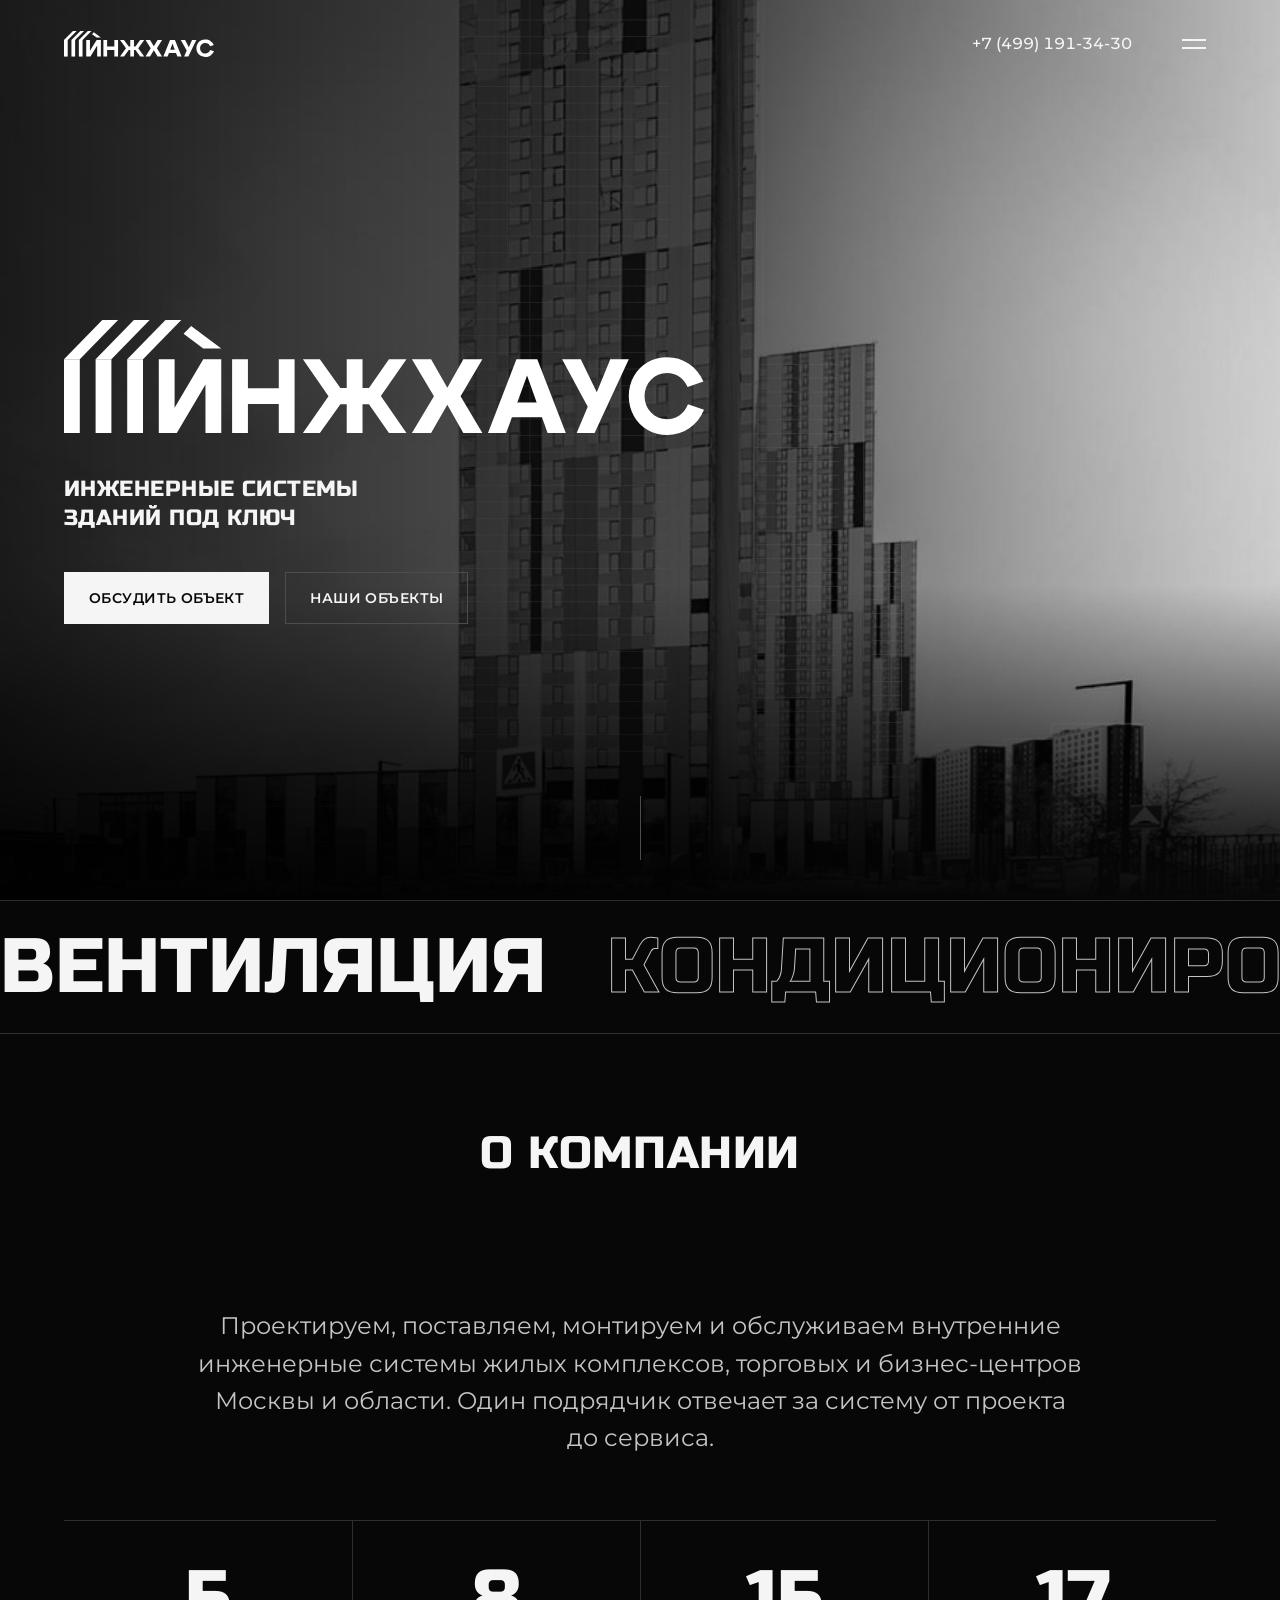
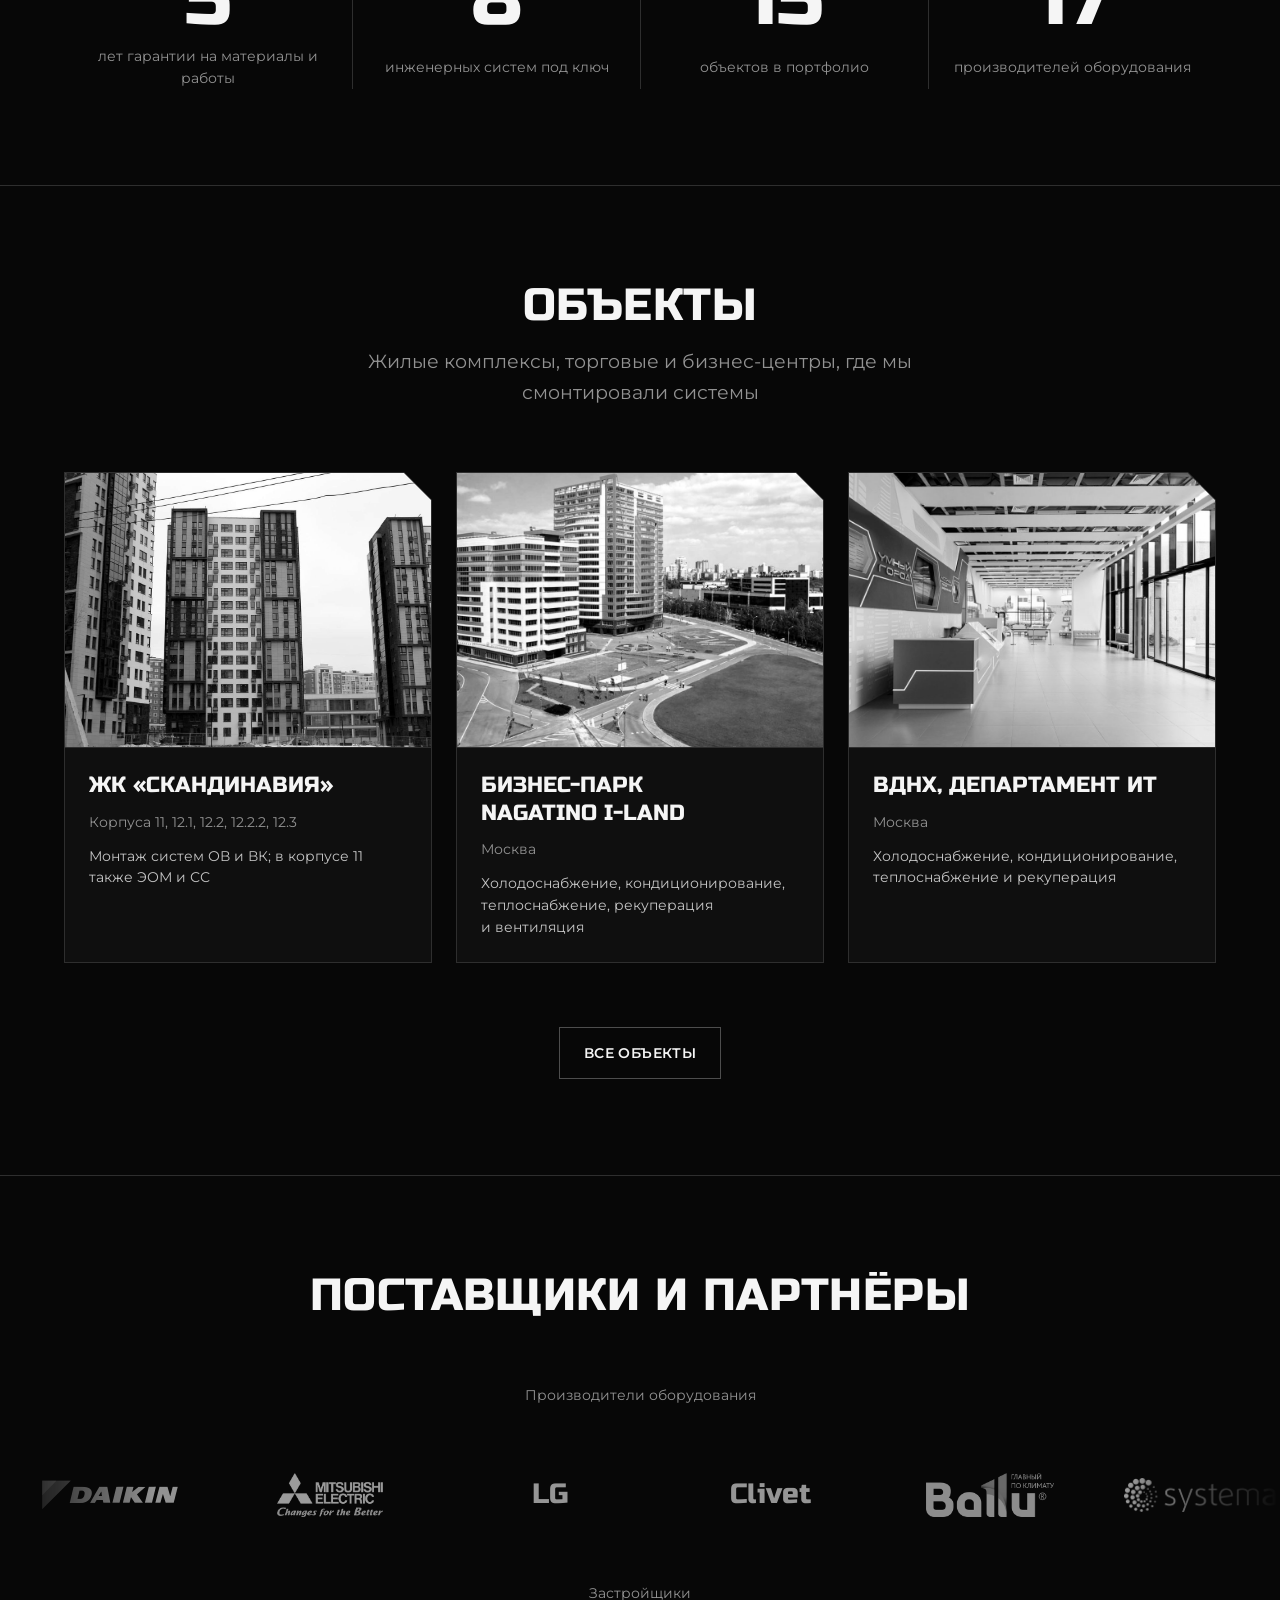
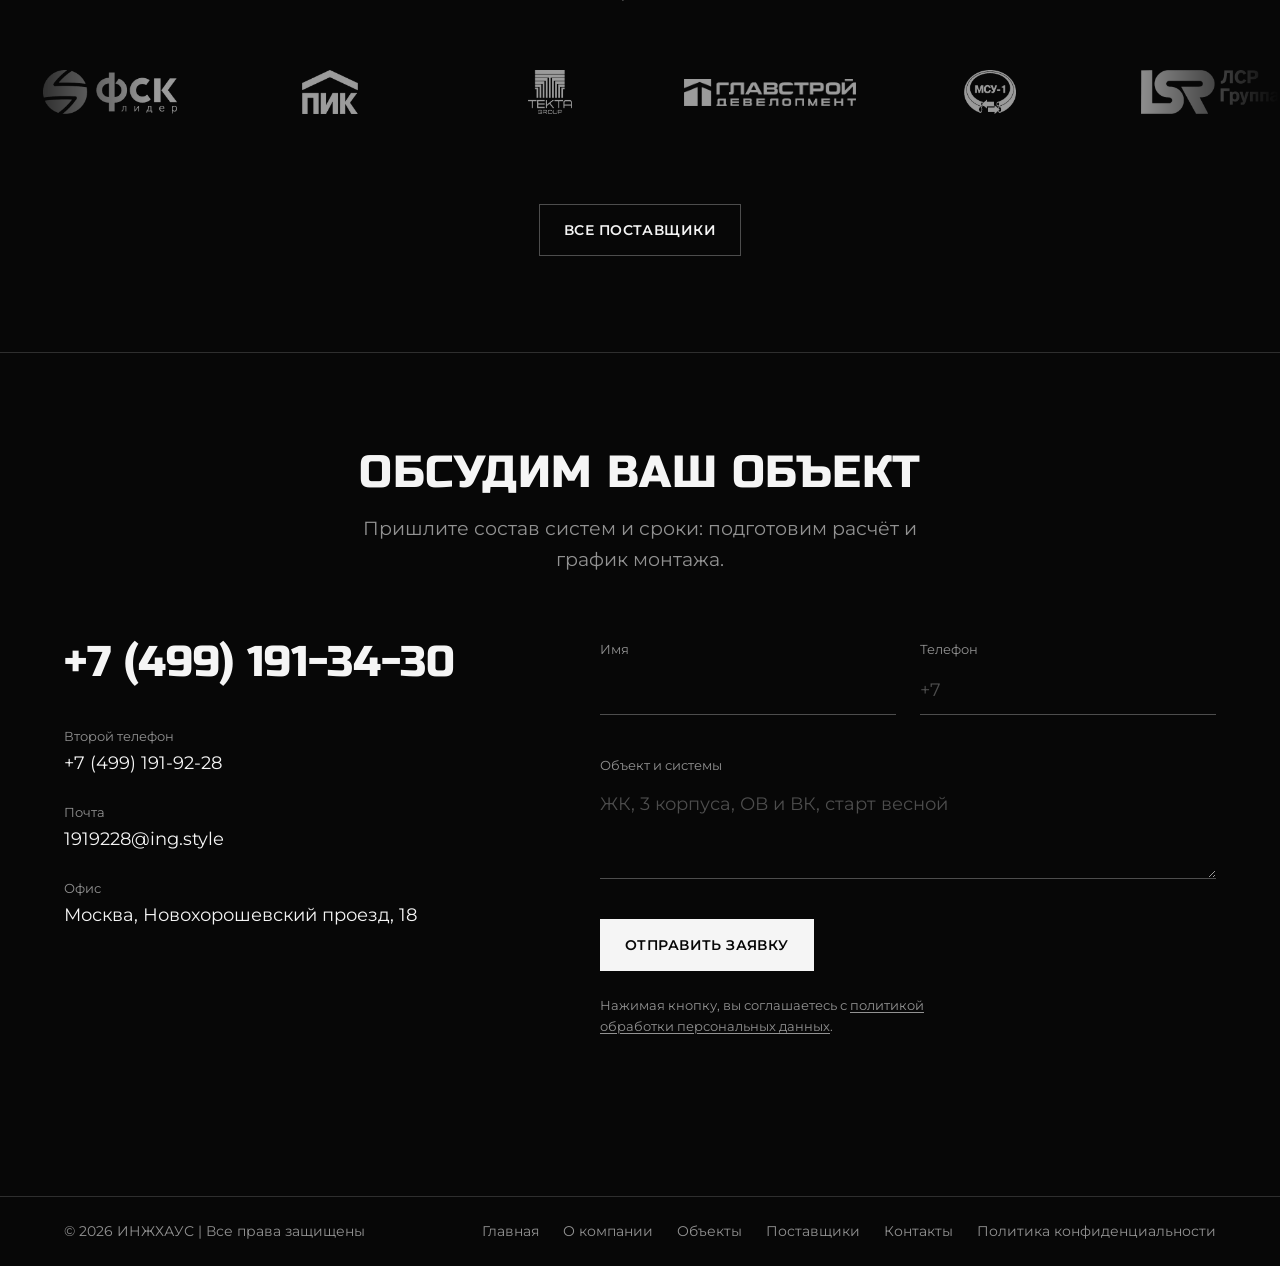
==== index.html @ 77437b9d "Сайт ИНЖХАУС Co-Authored-By: Claude Opus 5.5 <noreply@anthropic.com>" ====
<!doctype html>
<html lang="ru">
<head>
<meta charset="utf-8">
<meta name="viewport" content="width=device-width, initial-scale=1">
<title>ИНЖХАУС: инженерные системы зданий под ключ</title>
<meta name="description" content="Проектирование, поставка, монтаж и обслуживание внутренних инженерных систем жилых домов и общественных зданий в Москве и области.">
<meta property="og:title" content="ИНЖХАУС: инженерные системы зданий под ключ">
<meta property="og:description" content="Проектирование, поставка, монтаж и обслуживание внутренних инженерных систем жилых домов и общественных зданий в Москве и области.">
<meta property="og:type" content="website">
<meta name="theme-color" content="#0b0b0b">
<link rel="icon" href="assets/img/favicon.svg" type="image/svg+xml">
<script>document.documentElement.classList.add('js')</script>
<link rel="preconnect" href="https://fonts.googleapis.com">
<link rel="preconnect" href="https://fonts.gstatic.com" crossorigin>
<link href="https://fonts.googleapis.com/css2?family=Montserrat:wght@400;500;600&family=Russo+One&display=swap" rel="stylesheet">
<link rel="stylesheet" href="assets/style.css">
</head>
<body>
<a class="skip" href="#main">Перейти к содержанию</a>
<header class="head">
  <div class="container">
    <a class="brand" href="index.html" aria-label="ИНЖХАУС, на главную"><img src="assets/img/logo-white.svg" width="150" height="27" alt="ИНЖХАУС"></a>
    <div class="head__right">
      <a class="tel" href="tel:+74991913430">+7 (499) 191-34-30</a>
      <button class="burger" type="button" aria-expanded="false" aria-controls="menu" aria-label="Открыть меню"><span></span><span></span></button>
    </div>
  </div>
</header>
<div class="drawer" id="menu">
  <div class="drawer__shade"></div>
  <div class="drawer__panel" role="dialog" aria-modal="true" aria-label="Меню">
    <div class="drawer__top"><img src="assets/img/logo-white.svg" width="130" height="23" alt=""><button class="burger" type="button" aria-expanded="false" aria-label="Закрыть меню"><span></span><span></span></button></div>
    <nav aria-label="Основное меню"><ul><li><a href="index.html" aria-current="page">Главная</a></li><li><a href="about.html">О компании</a></li><li><a href="objects.html">Объекты</a></li><li><a href="suppliers.html">Поставщики</a></li><li><a href="contacts.html">Контакты</a></li></ul></nav>
    <div class="drawer__contacts">
      <a href="tel:+74991913430">+7 (499) 191-34-30</a>
      <a href="tel:+74991919228">+7 (499) 191-92-28</a>
      <a href="mailto:1919228@ing.style">1919228@ing.style</a>
      <span>Москва, Новохорошевский проезд, 18</span>
    </div>
  </div>
</div>
<main id="main">

<section class="hero" aria-labelledby="hero-t">
  <div class="hero__bg"><div class="hero__art"><img src="assets/img/objects/mayakovsky.jpg" alt="" fetchpriority="high"><svg class="hero__lines" viewBox="0 0 1093 738" preserveAspectRatio="xMidYMid slice" aria-hidden="true" focusable="false"><polyline class="ln ln--o" points="0,596 145,596 145,564 229,564 229,550 416,550" pathLength="1" style="--k:0"/><polyline class="ln ln--o" points="416,628 416,0" pathLength="1" style="--k:1"/><polyline class="ln ln--o" points="628,0 628,628" pathLength="1" style="--k:2"/><polyline class="ln ln--o" points="628,252 712,244 712,386 742,386 742,628" pathLength="1" style="--k:3"/><polyline class="ln ln--o" points="742,540 757,540 757,531 806,531 806,527 840,527 840,516 904,516 904,628" pathLength="1" style="--k:4"/><polyline class="ln ln--o" points="0,628 1093,628" pathLength="1" style="--k:5"/><line class="ln ln--f" x1="229" y1="600.0" x2="416" y2="600.0" pathLength="1" style="--k:0"/><line class="ln ln--f" x1="229" y1="575.0" x2="416" y2="575.0" pathLength="1" style="--k:1"/><line class="ln ln--f" x1="628" y1="556.7" x2="712" y2="556.7" pathLength="1" style="--k:2"/><line class="ln ln--f" x1="712" y1="554.1" x2="742" y2="554.1" pathLength="1" style="--k:3"/><line class="ln ln--f" x1="628" y1="546.8" x2="712" y2="546.8" pathLength="1" style="--k:4"/><line class="ln ln--f" x1="712" y1="544.4" x2="742" y2="544.4" pathLength="1" style="--k:5"/><line class="ln ln--f" x1="628" y1="536.9" x2="712" y2="536.9" pathLength="1" style="--k:6"/><line class="ln ln--f" x1="416" y1="535.7" x2="628" y2="535.7" pathLength="1" style="--k:7"/><line class="ln ln--f" x1="712" y1="534.7" x2="742" y2="534.7" pathLength="1" style="--k:8"/><line class="ln ln--f" x1="628" y1="527.0" x2="712" y2="527.0" pathLength="1" style="--k:9"/><line class="ln ln--f" x1="712" y1="524.9" x2="742" y2="524.9" pathLength="1" style="--k:10"/><line class="ln ln--f" x1="416" y1="523.8" x2="628" y2="523.8" pathLength="1" style="--k:11"/><line class="ln ln--f" x1="628" y1="517.1" x2="712" y2="517.1" pathLength="1" style="--k:12"/><line class="ln ln--f" x1="712" y1="515.2" x2="742" y2="515.2" pathLength="1" style="--k:13"/><line class="ln ln--f" x1="416" y1="512.0" x2="628" y2="512.0" pathLength="1" style="--k:14"/><line class="ln ln--f" x1="628" y1="507.2" x2="712" y2="507.2" pathLength="1" style="--k:15"/><line class="ln ln--f" x1="712" y1="505.5" x2="742" y2="505.5" pathLength="1" style="--k:16"/><line class="ln ln--f" x1="416" y1="500.1" x2="628" y2="500.1" pathLength="1" style="--k:17"/><line class="ln ln--f" x1="628" y1="497.3" x2="712" y2="497.3" pathLength="1" style="--k:18"/><line class="ln ln--f" x1="712" y1="495.8" x2="742" y2="495.8" pathLength="1" style="--k:19"/><line class="ln ln--f" x1="416" y1="488.3" x2="628" y2="488.3" pathLength="1" style="--k:20"/><line class="ln ln--f" x1="628" y1="487.4" x2="712" y2="487.4" pathLength="1" style="--k:21"/><line class="ln ln--f" x1="712" y1="486.0" x2="742" y2="486.0" pathLength="1" style="--k:22"/><line class="ln ln--f" x1="628" y1="477.5" x2="712" y2="477.5" pathLength="1" style="--k:23"/><line class="ln ln--f" x1="416" y1="476.4" x2="628" y2="476.4" pathLength="1" style="--k:24"/><line class="ln ln--f" x1="712" y1="476.3" x2="742" y2="476.3" pathLength="1" style="--k:25"/><line class="ln ln--f" x1="628" y1="467.6" x2="712" y2="467.6" pathLength="1" style="--k:26"/><line class="ln ln--f" x1="712" y1="466.6" x2="742" y2="466.6" pathLength="1" style="--k:27"/><line class="ln ln--f" x1="416" y1="464.6" x2="628" y2="464.6" pathLength="1" style="--k:28"/><line class="ln ln--f" x1="628" y1="457.7" x2="712" y2="457.7" pathLength="1" style="--k:29"/><line class="ln ln--f" x1="712" y1="456.9" x2="742" y2="456.9" pathLength="1" style="--k:30"/><line class="ln ln--f" x1="416" y1="452.7" x2="628" y2="452.7" pathLength="1" style="--k:31"/><line class="ln ln--f" x1="628" y1="447.8" x2="712" y2="447.8" pathLength="1" style="--k:32"/><line class="ln ln--f" x1="712" y1="447.1" x2="742" y2="447.1" pathLength="1" style="--k:33"/><line class="ln ln--f" x1="416" y1="440.9" x2="628" y2="440.9" pathLength="1" style="--k:34"/><line class="ln ln--f" x1="628" y1="437.9" x2="712" y2="437.9" pathLength="1" style="--k:35"/><line class="ln ln--f" x1="712" y1="437.4" x2="742" y2="437.4" pathLength="1" style="--k:36"/><line class="ln ln--f" x1="416" y1="429.0" x2="628" y2="429.0" pathLength="1" style="--k:37"/><line class="ln ln--f" x1="628" y1="428.0" x2="712" y2="428.0" pathLength="1" style="--k:38"/><line class="ln ln--f" x1="712" y1="427.7" x2="742" y2="427.7" pathLength="1" style="--k:39"/><line class="ln ln--f" x1="628" y1="418.1" x2="712" y2="418.1" pathLength="1" style="--k:40"/><line class="ln ln--f" x1="712" y1="418.0" x2="742" y2="418.0" pathLength="1" style="--k:41"/><line class="ln ln--f" x1="416" y1="417.2" x2="628" y2="417.2" pathLength="1" style="--k:42"/><line class="ln ln--f" x1="628" y1="408.2" x2="712" y2="408.2" pathLength="1" style="--k:43"/><line class="ln ln--f" x1="712" y1="408.2" x2="742" y2="408.2" pathLength="1" style="--k:44"/><line class="ln ln--f" x1="416" y1="405.3" x2="628" y2="405.3" pathLength="1" style="--k:45"/><line class="ln ln--f" x1="712" y1="398.5" x2="742" y2="398.5" pathLength="1" style="--k:46"/><line class="ln ln--f" x1="628" y1="398.3" x2="712" y2="398.3" pathLength="1" style="--k:47"/><line class="ln ln--f" x1="416" y1="393.5" x2="628" y2="393.5" pathLength="1" style="--k:48"/><line class="ln ln--f" x1="628" y1="388.4" x2="712" y2="388.4" pathLength="1" style="--k:49"/><line class="ln ln--f" x1="416" y1="381.6" x2="628" y2="381.6" pathLength="1" style="--k:50"/><line class="ln ln--f" x1="628" y1="378.5" x2="712" y2="378.5" pathLength="1" style="--k:51"/><line class="ln ln--f" x1="416" y1="369.8" x2="628" y2="369.8" pathLength="1" style="--k:52"/><line class="ln ln--f" x1="628" y1="368.6" x2="712" y2="368.6" pathLength="1" style="--k:53"/><line class="ln ln--f" x1="628" y1="358.7" x2="712" y2="358.7" pathLength="1" style="--k:54"/><line class="ln ln--f" x1="416" y1="357.9" x2="628" y2="357.9" pathLength="1" style="--k:55"/><line class="ln ln--f" x1="628" y1="348.8" x2="712" y2="348.8" pathLength="1" style="--k:56"/><line class="ln ln--f" x1="416" y1="346.1" x2="628" y2="346.1" pathLength="1" style="--k:57"/><line class="ln ln--f" x1="628" y1="338.9" x2="712" y2="338.9" pathLength="1" style="--k:58"/><line class="ln ln--f" x1="416" y1="334.2" x2="628" y2="334.2" pathLength="1" style="--k:59"/><line class="ln ln--f" x1="628" y1="329.0" x2="712" y2="329.0" pathLength="1" style="--k:60"/><line class="ln ln--f" x1="416" y1="322.4" x2="628" y2="322.4" pathLength="1" style="--k:61"/><line class="ln ln--f" x1="628" y1="319.1" x2="712" y2="319.1" pathLength="1" style="--k:62"/><line class="ln ln--f" x1="416" y1="310.5" x2="628" y2="310.5" pathLength="1" style="--k:63"/><line class="ln ln--f" x1="628" y1="309.2" x2="712" y2="309.2" pathLength="1" style="--k:64"/><line class="ln ln--f" x1="628" y1="299.3" x2="712" y2="299.3" pathLength="1" style="--k:65"/><line class="ln ln--f" x1="416" y1="298.7" x2="628" y2="298.7" pathLength="1" style="--k:66"/><line class="ln ln--f" x1="628" y1="289.4" x2="712" y2="289.4" pathLength="1" style="--k:67"/><line class="ln ln--f" x1="416" y1="286.8" x2="628" y2="286.8" pathLength="1" style="--k:68"/><line class="ln ln--f" x1="628" y1="279.5" x2="712" y2="279.5" pathLength="1" style="--k:69"/><line class="ln ln--f" x1="416" y1="275.0" x2="628" y2="275.0" pathLength="1" style="--k:70"/><line class="ln ln--f" x1="628" y1="269.6" x2="712" y2="269.6" pathLength="1" style="--k:71"/><line class="ln ln--f" x1="416" y1="263.1" x2="628" y2="263.1" pathLength="1" style="--k:72"/><line class="ln ln--f" x1="628" y1="259.8" x2="712" y2="259.8" pathLength="1" style="--k:73"/><line class="ln ln--f" x1="416" y1="251.3" x2="628" y2="251.3" pathLength="1" style="--k:74"/><line class="ln ln--f" x1="416" y1="239.4" x2="628" y2="239.4" pathLength="1" style="--k:75"/><line class="ln ln--f" x1="416" y1="227.6" x2="628" y2="227.6" pathLength="1" style="--k:76"/><line class="ln ln--f" x1="416" y1="215.7" x2="628" y2="215.7" pathLength="1" style="--k:77"/><line class="ln ln--f" x1="416" y1="203.9" x2="628" y2="203.9" pathLength="1" style="--k:78"/><line class="ln ln--f" x1="416" y1="192.0" x2="628" y2="192.0" pathLength="1" style="--k:79"/><line class="ln ln--f" x1="416" y1="180.2" x2="628" y2="180.2" pathLength="1" style="--k:80"/><line class="ln ln--f" x1="416" y1="168.3" x2="628" y2="168.3" pathLength="1" style="--k:81"/><line class="ln ln--f" x1="416" y1="156.5" x2="628" y2="156.5" pathLength="1" style="--k:82"/><line class="ln ln--f" x1="416" y1="144.6" x2="628" y2="144.6" pathLength="1" style="--k:83"/><line class="ln ln--f" x1="416" y1="132.8" x2="628" y2="132.8" pathLength="1" style="--k:84"/><line class="ln ln--f" x1="416" y1="120.9" x2="628" y2="120.9" pathLength="1" style="--k:85"/><line class="ln ln--f" x1="416" y1="109.1" x2="628" y2="109.1" pathLength="1" style="--k:86"/><line class="ln ln--f" x1="416" y1="97.2" x2="628" y2="97.2" pathLength="1" style="--k:87"/><line class="ln ln--f" x1="416" y1="85.4" x2="628" y2="85.4" pathLength="1" style="--k:88"/><line class="ln ln--f" x1="416" y1="73.5" x2="628" y2="73.5" pathLength="1" style="--k:89"/><line class="ln ln--f" x1="416" y1="61.7" x2="628" y2="61.7" pathLength="1" style="--k:90"/><line class="ln ln--f" x1="416" y1="49.8" x2="628" y2="49.8" pathLength="1" style="--k:91"/><line class="ln ln--f" x1="416" y1="38.0" x2="628" y2="38.0" pathLength="1" style="--k:92"/><line class="ln ln--f" x1="416" y1="26.1" x2="628" y2="26.1" pathLength="1" style="--k:93"/><line class="ln ln--f" x1="416" y1="14.2" x2="628" y2="14.2" pathLength="1" style="--k:94"/><line class="ln ln--v" x1="429" y1="0" x2="429" y2="550" pathLength="1" style="--k:0"/><line class="ln ln--v" x1="452" y1="0" x2="452" y2="550" pathLength="1" style="--k:1"/><line class="ln ln--v" x1="468" y1="0" x2="468" y2="550" pathLength="1" style="--k:2"/><line class="ln ln--v" x1="491" y1="0" x2="491" y2="550" pathLength="1" style="--k:3"/><line class="ln ln--v" x1="516" y1="0" x2="516" y2="550" pathLength="1" style="--k:4"/><line class="ln ln--v" x1="532" y1="0" x2="532" y2="550" pathLength="1" style="--k:5"/><line class="ln ln--v" x1="556" y1="0" x2="556" y2="550" pathLength="1" style="--k:6"/><line class="ln ln--v" x1="583" y1="0" x2="583" y2="550" pathLength="1" style="--k:7"/><line class="ln ln--v" x1="597" y1="0" x2="597" y2="550" pathLength="1" style="--k:8"/><line class="ln ln--v" x1="617" y1="0" x2="617" y2="550" pathLength="1" style="--k:9"/><line class="ln ln--v" x1="649" y1="252" x2="649" y2="560" pathLength="1" style="--k:10"/><line class="ln ln--v" x1="661" y1="252" x2="661" y2="560" pathLength="1" style="--k:11"/><line class="ln ln--v" x1="682" y1="252" x2="682" y2="560" pathLength="1" style="--k:12"/><line class="ln ln--v" x1="694" y1="252" x2="694" y2="560" pathLength="1" style="--k:13"/><line class="ln ln--v" x1="706" y1="252" x2="706" y2="560" pathLength="1" style="--k:14"/><line class="ln ln--v" x1="724" y1="386" x2="724" y2="560" pathLength="1" style="--k:15"/><line class="ln ln--v" x1="733" y1="386" x2="733" y2="560" pathLength="1" style="--k:16"/><line class="ln ln--v" x1="258" y1="550" x2="258" y2="628" pathLength="1" style="--k:17"/><line class="ln ln--v" x1="293" y1="550" x2="293" y2="628" pathLength="1" style="--k:18"/><line class="ln ln--v" x1="329" y1="550" x2="329" y2="628" pathLength="1" style="--k:19"/><line class="ln ln--v" x1="361" y1="550" x2="361" y2="628" pathLength="1" style="--k:20"/><line class="ln ln--v" x1="387" y1="550" x2="387" y2="628" pathLength="1" style="--k:21"/></svg></div></div>
  <div class="container hero__inner">
    <h1 id="hero-t"><img class="hero__logo" src="assets/img/logo-white.svg" width="640" height="115" alt="ИНЖХАУС"></h1>
    <p class="hero__sub rise">Инженерные системы зданий под ключ</p>
    <div class="hero__actions rise" style="--d:1">
      <a class="btn" href="#zayavka">Обсудить объект</a>
      <a class="btn btn--ghost" href="objects.html">Наши объекты</a>
    </div>
  </div>
  <span class="hero__scroll" aria-hidden="true"></span>
</section>

<div class="marquee" aria-label="Системы"><div class="marquee__track"><span>Вентиляция</span><span>Кондиционирование</span><span>Отопление</span><span>Водоснабжение</span><span>Канализация</span><span>Электрика</span><span>Слаботочные сети</span><span>Пожаротушение</span></div></div>

<section class="section" aria-labelledby="about-t">
  <div class="container about">
    <div class="sec-title"><h2 class="h2" id=about-t data-split>О компании</h2></div>
    <p class="about__text" data-reveal>Проектируем, поставляем, монтируем и обслуживаем внутренние инженерные системы жилых комплексов, торговых и бизнес-центров Москвы и области. Один подрядчик отвечает за систему от проекта до сервиса.</p>
    <ul class="stats" data-reveal><li><b data-count="5">5</b><span>лет гарантии на материалы и работы</span></li><li><b data-count="8">8</b><span>инженерных систем под ключ</span></li><li><b data-count="15">15</b><span>объектов в портфолио</span></li><li><b data-count="17">17</b><span>производителей оборудования</span></li></ul>
  </div>
</section>

<section class="section" aria-labelledby="obj-t">
  <div class="container">
    <div class="sec-title"><h2 class="h2" id=obj-t data-split>Объекты</h2><p class=lead data-reveal>Жилые комплексы, торговые и бизнес-центры, где мы смонтировали системы</p></div>
    <div class="cards"><article class="card" data-reveal style="--d:0">
  <figure class="card__img"><img src="assets/img/objects/skandinavia.jpg" alt="ЖК «Скандинавия»" loading="lazy" decoding="async"></figure>
  <div class="card__body"><h3 class="card__name">ЖК «Скандинавия»</h3><p class="card__tag">Корпуса 11, 12.1, 12.2, 12.2.2, 12.3</p><p class="card__text">Монтаж систем ОВ и ВК; в корпусе 11 также ЭОМ и СС</p></div>
</article><article class="card" data-reveal style="--d:1">
  <figure class="card__img"><img src="assets/img/objects/nagatino.jpg" alt="Бизнес-парк Nagatino i-Land" loading="lazy" decoding="async"></figure>
  <div class="card__body"><h3 class="card__name">Бизнес-парк Nagatino i-Land</h3><p class="card__tag">Москва</p><p class="card__text">Холодоснабжение, кондиционирование, теплоснабжение, рекуперация и вентиляция</p></div>
</article><article class="card" data-reveal style="--d:2">
  <figure class="card__img"><img src="assets/img/objects/vdnh-it.jpg" alt="ВДНХ, департамент ИТ" loading="lazy" decoding="async"></figure>
  <div class="card__body"><h3 class="card__name">ВДНХ, департамент ИТ</h3><p class="card__tag">Москва</p><p class="card__text">Холодоснабжение, кондиционирование, теплоснабжение и рекуперация</p></div>
</article></div>
    <div class="more" data-reveal><a class="btn btn--ghost" href="objects.html">Все объекты</a></div>
  </div>
</section>

<section class="section" aria-labelledby="sup-t">
  <div class="container"><div class="sec-title"><h2 class="h2" id=sup-t data-split>Поставщики и партнёры</h2></div></div>
  <div class="logos">
    <p class="logos__label">Производители оборудования</p>
    <div class="belt" aria-label="Производители оборудования"><div class="belt__track"><div class="belt__item"><img src="assets/img/logos/daikin.png" alt="Daikin" loading="lazy" decoding="async"></div><div class="belt__item"><img src="assets/img/logos/mitsubishi.png" alt="Mitsubishi Electric" loading="lazy" decoding="async"></div><div class="belt__item"><span class="word">LG</span></div><div class="belt__item"><span class="word">Clivet</span></div><div class="belt__item"><img src="assets/img/logos/ballu.png" alt="Ballu" loading="lazy" decoding="async"></div><div class="belt__item"><img src="assets/img/logos/systemair.png" alt="Systemair" loading="lazy" decoding="async"></div><div class="belt__item"><img src="assets/img/logos/veza.png" alt="ВЕЗА" loading="lazy" decoding="async"></div><div class="belt__item"><img src="assets/img/logos/ned.png" alt="NED" loading="lazy" decoding="async"></div><div class="belt__item"><img src="assets/img/logos/korf.png" alt="Korf" loading="lazy" decoding="async"></div><div class="belt__item"><img src="assets/img/logos/grundfos.png" alt="Grundfos" loading="lazy" decoding="async"></div><div class="belt__item"><img src="assets/img/logos/wilo.png" alt="Wilo" loading="lazy" decoding="async"></div><div class="belt__item"><img src="assets/img/logos/dab.png" alt="DAB" loading="lazy" decoding="async"></div><div class="belt__item"><img src="assets/img/logos/danfoss.png" alt="Danfoss" loading="lazy" decoding="async"></div><div class="belt__item"><img src="assets/img/logos/purmo.png" alt="Purmo" loading="lazy" decoding="async"></div><div class="belt__item"><img src="assets/img/logos/prado.png" alt="Prado" loading="lazy" decoding="async"></div><div class="belt__item"><img src="assets/img/logos/santehkomplekt.png" alt="Сантехкомплект" loading="lazy" decoding="async"></div><div class="belt__item"><img src="assets/img/logos/sanline.png" alt="Сан Лайн" loading="lazy" decoding="async"></div></div></div>
    <p class="logos__label">Застройщики</p>
    <div class="belt belt--rev" aria-label="Застройщики"><div class="belt__track"><div class="belt__item"><img src="assets/img/logos/fsk.png" alt="ФСК «Лидер»" loading="lazy" decoding="async"></div><div class="belt__item"><img src="assets/img/logos/pik.png" alt="ПИК" loading="lazy" decoding="async"></div><div class="belt__item"><img src="assets/img/logos/tekta.png" alt="Tekta Group" loading="lazy" decoding="async"></div><div class="belt__item"><img src="assets/img/logos/glavstroy.png" alt="Главстрой Девелопмент" loading="lazy" decoding="async"></div><div class="belt__item"><img src="assets/img/logos/msu1.png" alt="МСУ-1" loading="lazy" decoding="async"></div><div class="belt__item"><img src="assets/img/logos/lsr.png" alt="Группа ЛСР" loading="lazy" decoding="async"></div><div class="belt__item"><img src="assets/img/logos/a101.png" alt="А101" loading="lazy" decoding="async"></div><div class="belt__item"><img src="assets/img/logos/absolut.png" alt="Абсолют Недвижимость" loading="lazy" decoding="async"></div></div></div>
  </div>
  <div class="container more"><a class="btn btn--ghost" href="suppliers.html">Все поставщики</a></div>
</section>

<section class="section" id="zayavka" aria-labelledby="zayavka-t">
  <div class="container">
    <div class="sec-title"><h2 class="h2" id=zayavka-t data-split>Обсудим ваш объект</h2><p class=lead data-reveal>Пришлите состав систем и сроки: подготовим расчёт и график монтажа.</p></div>
    <div class="contact">
      <div data-reveal>
        <p class="contact__big"><a href="tel:+74991913430">+7 (499) 191-34-30</a></p>
        <dl class="contact__list">
          <div><dt>Второй телефон</dt><dd><a href="tel:+74991919228">+7 (499) 191-92-28</a></dd></div>
          <div><dt>Почта</dt><dd><a href="mailto:1919228@ing.style">1919228@ing.style</a></dd></div>
          <div><dt>Офис</dt><dd>Москва, Новохорошевский проезд, 18</dd></div>
        </dl>
      </div>
      <form class="form" action="send.php" method="post" data-ajax data-reveal style="--d:1">
        <div class="field"><label for="f-name">Имя</label><input id="f-name" name="name" type="text" autocomplete="name" maxlength="100"></div>
        <div class="field"><label for="f-phone">Телефон</label><input id="f-phone" name="phone" type="tel" autocomplete="tel" required minlength="7" maxlength="30" placeholder="+7"></div>
        <div class="field field--wide"><label for="f-msg">Объект и системы</label><textarea id="f-msg" name="message" maxlength="2000" placeholder="ЖК, 3 корпуса, ОВ и ВК, старт весной"></textarea></div>
        <input class="hp" type="text" name="website" tabindex="-1" autocomplete="off" aria-hidden="true">
        <div class="form__foot">
          <button class="btn" type="submit">Отправить заявку</button>
          <small>Нажимая кнопку, вы соглашаетесь с <a href="privacy.html">политикой обработки персональных данных</a>.</small>
        </div>
        <p class="form__status" role="status" aria-live="polite"></p>
      </form>
    </div>
  </div>
</section>

</main>
<footer class="foot">
  <div class="container">
    <span>© <span data-year>2026</span> ИНЖХАУС | Все права защищены</span>
    <nav aria-label="Разделы"><a href="index.html">Главная</a><a href="about.html">О компании</a><a href="objects.html">Объекты</a><a href="suppliers.html">Поставщики</a><a href="contacts.html">Контакты</a><a href="privacy.html">Политика конфиденциальности</a></nav>
  </div>
</footer>
<script src="assets/main.js" defer></script>
</body>
</html>
---- assets/style.css ----
/* Hallmark · shape: Reference Mirror (эталон заказчика domargo.com: чёрный лист, центрированные заголовки, карточки со срезанным углом) · genre: modern-minimal · theme: custom (by request: domargo) · job: hire · idea: "Тишина чёрного фона и движение: всё лишнее убрано, оживает только то, что важно" · vibe: "чёрно-белый, строгий, широкий шрифт, движение"
 * paper: oklch(13% 0 0) · accent: oklch(97% 0 0) · display: Russo One · body: Montserrat (по эталону заказчика) · hero: фото объекта на весь экран, ч/б, крупный логотип · nav: логотип, телефон, бургер со шторкой · footer: тонкая полоса · imagery: ч/б фото объектов с ing.style, белые логотипы поставщиков · signature: бегущая строка систем и бесконечные ленты логотипов
 * axes: dark/geometric-sans/neutral · posture: monochrome · contrast: pass · fold: pass · v2.0.0 */
/* Hallmark · pre-emit critique: P4 H5 E4 S4 R5 V4 · weakest: S, стиль задан эталоном; своё — фото реальных объектов и логотипы реальных поставщиков */
/* waive 1, 37: Russo One и Montserrat по эталону заказчика (Russo One: статичный шрифт без наложенных контуров, чистая обводка в бегущей строке). waive F4: белая кнопка на тёмной форме та же основная. waive F15: колонки формы и сетки карточек различаются по задаче. waive 11: приближение фото и логотипов при наведении заказчик просил («крутые анимации»), только transform */
@import url("./tokens.css");
@import url("./base.css");

body { background: var(--color-paper); color: var(--color-ink); font-weight: 400; }
::selection { background: var(--color-ink); color: var(--color-paper); }
a { color: inherit; }

/* ---------- Шапка ---------- */
.skip { position: absolute; left: var(--space-md); top: calc(-1 * var(--space-4xl)); padding: var(--space-xs) var(--space-md); background: var(--color-ink); color: var(--color-paper); z-index: var(--z-modal); }
.skip:focus-visible { top: var(--space-md); }
.head { position: fixed; inset: 0 0 auto; z-index: var(--z-sticky-nav); border-bottom: 1px solid transparent; transition: background-color var(--dur-short) var(--ease-out), border-color var(--dur-short) var(--ease-out), transform var(--dur-long) var(--ease-out); }
.head.is-solid { background: var(--color-paper); border-bottom-color: var(--color-rule); }
.head.is-hidden { transform: translateY(-100%); }
.head .container { display: flex; align-items: center; justify-content: space-between; gap: var(--space-lg); min-height: 88px; }
.brand { display: block; }
.brand img { width: 150px; height: auto; }
.head__right { display: flex; align-items: center; gap: var(--space-xl); }
.tel { font-size: var(--text-md); font-weight: 500; text-decoration: none; white-space: nowrap; font-variant-numeric: tabular-nums; transition: opacity var(--dur-short) var(--ease-out); }
.tel:hover { opacity: 0.7; }
.tel:focus-visible, .burger:focus-visible, .brand:focus-visible { outline: 2px solid var(--color-focus); outline-offset: 4px; }
.burger { position: relative; width: 44px; height: 44px; padding: 0; border: 0; background: none; color: var(--color-ink); cursor: pointer; }
.burger span { position: absolute; left: 10px; right: 10px; height: 2px; background: currentColor; transition: transform var(--dur-short) var(--ease-out); }
.burger span:first-child { top: 17px; }
.burger span:last-child { top: 25px; }
.burger:hover span:first-child { transform: translateX(-4px); }
.burger:hover span:last-child { transform: translateX(4px); }
.burger[aria-expanded="true"] span:first-child { transform: translateY(4px) rotate(45deg); }
.burger[aria-expanded="true"] span:last-child { transform: translateY(-4px) rotate(-45deg); }

/* Шторка меню */
.drawer { position: fixed; inset: 0; z-index: var(--z-modal); pointer-events: none; }
.drawer__shade { position: absolute; inset: 0; background: var(--color-shade); opacity: 0; transition: opacity var(--dur-long) var(--ease-out); }
.drawer__panel { position: absolute; top: 0; right: 0; bottom: 0; width: min(440px, 100%); display: flex; flex-direction: column; gap: var(--space-xl); padding: var(--space-lg) var(--space-xl) var(--space-xl); background: var(--color-paper); border-left: 1px solid var(--color-rule); transform: translateX(100%); transition: transform var(--dur-long) var(--ease-out); overflow-y: auto; visibility: hidden; }
.drawer.is-open { pointer-events: auto; }
.drawer.is-open .drawer__shade { opacity: 1; }
.drawer.is-open .drawer__panel { transform: none; visibility: visible; }
.drawer__top { display: flex; justify-content: space-between; align-items: center; min-height: 64px; }
.drawer__top img { width: 130px; }
.drawer nav ul { margin: 0; padding: 0; list-style: none; }
.drawer nav li { border-bottom: 1px solid var(--color-rule); overflow: hidden; }
.drawer nav a { display: block; padding: var(--space-md) 0; font-family: var(--font-display); font-size: var(--text-xl); text-transform: uppercase; text-decoration: none; transition: transform var(--dur-short) var(--ease-out); }
.drawer nav a[aria-current="page"] { opacity: 0.55; }
.drawer nav a:focus-visible { outline: 2px solid var(--color-focus); outline-offset: -2px; }
.drawer__contacts { margin-top: auto; display: grid; gap: var(--space-xs); color: var(--color-ink-2); }
.drawer__contacts a { text-decoration: none; }
.drawer__contacts a:hover { text-decoration: underline; }
.drawer nav li a { transform: translateY(110%); }
.drawer.is-open nav li a { transform: none; transition: transform var(--dur-long) var(--ease-out); transition-delay: calc(var(--i, 0) * 60ms); }
.drawer.is-open nav li a:hover { transform: translateX(8px); transition-delay: 0ms; }

/* ---------- Кнопки (как у эталона: белая и контурная) ---------- */
.btn { position: relative; display: inline-flex; align-items: center; justify-content: center; min-height: 52px; padding: 0 var(--space-lg); border: 1px solid var(--color-ink); background: var(--color-ink); color: var(--color-paper); font: 600 var(--text-sm)/1 var(--font-body); text-transform: uppercase; letter-spacing: 0.03em; text-decoration: none; white-space: nowrap; cursor: pointer; overflow: hidden; isolation: isolate; transition: color var(--dur-short) var(--ease-out), transform var(--dur-micro) var(--ease-out); }
.btn::before { content: ""; position: absolute; inset: 0; z-index: -1; background: var(--color-paper); transform: scaleX(0); transform-origin: right; transition: transform var(--dur-long) var(--ease-out); }
.btn:hover { color: var(--color-ink); }
.btn:hover::before { transform: scaleX(1); transform-origin: left; }
.btn:active { transform: translateY(1px); }
.btn:focus-visible { outline: 2px solid var(--color-focus); outline-offset: 3px; }
.btn:disabled, .btn[aria-busy="true"] { background: var(--color-paper-3); border-color: var(--color-paper-3); color: var(--color-muted); cursor: not-allowed; transform: none; }
.btn[aria-busy="true"] { cursor: progress; }
.btn--ghost { background: transparent; color: var(--color-ink); border-color: var(--color-rule-2); }
.btn--ghost::before { background: var(--color-ink); }
.btn--ghost:hover { color: var(--color-paper); border-color: var(--color-ink); }

/* ---------- Типографика ---------- */
.display, .h2 { font-family: var(--font-display); font-weight: 500; text-transform: uppercase; letter-spacing: var(--tracking-display); line-height: 1.08; }
.display { font-size: var(--text-display); }
.h2 { font-size: var(--text-section); }
.lead { font-size: var(--text-lead); line-height: 1.6; color: var(--color-ink-2); max-width: 52ch; }
.sec-title { display: grid; justify-items: center; gap: var(--space-md); text-align: center; margin-bottom: var(--space-2xl); }
.sec-title .lead { color: var(--color-muted); }
.section { padding-block: var(--section-gap-s); }
.section + .section { border-top: 1px solid var(--color-rule); }

/* Разбивка заголовков на слова для анимации (делает JS) */
.w { display: inline-block; overflow: hidden; vertical-align: top; padding-bottom: 0.08em; margin-bottom: -0.08em; }
.w > span { display: inline-block; }
.js [data-split] .w > span { transform: translateY(105%); transition: transform var(--dur-xl) var(--ease-out); transition-delay: calc(var(--i, 0) * 70ms); }
.js [data-split].is-in .w > span { transform: none; }

/* Появление при прокрутке */
.js [data-reveal] { opacity: 0; transform: translateY(32px); transition: opacity var(--dur-xl) var(--ease-out), transform var(--dur-xl) var(--ease-out); transition-delay: calc(var(--d, 0) * 90ms); }
.js [data-reveal].is-in { opacity: 1; transform: none; }

/* ---------- Первый экран ---------- */
.hero { position: relative; min-height: 100svh; display: grid; align-items: center; overflow: hidden; isolation: isolate; }
.hero__bg { position: absolute; inset: 0 0 -15%; z-index: -2; will-change: transform; }
.hero__art { position: absolute; inset: 0; }
.hero__art img, .hero__lines { position: absolute; inset: 0; width: 100%; height: 100%; }
.hero__art img { object-fit: cover; object-position: 50% 50%; filter: grayscale(1); }
.hero__lines { fill: none; stroke: var(--color-ink); stroke-linecap: square; opacity: 0.3; }
.ln { vector-effect: non-scaling-stroke; stroke-width: 1; }
.ln--o { stroke-width: 2; }
.hero::after { content: ""; position: absolute; inset: 0; z-index: -1; background: linear-gradient(90deg, var(--color-shade-2), var(--color-shade) 60%, transparent), linear-gradient(0deg, var(--color-paper), transparent 35%); }
.hero__inner { display: grid; justify-items: start; gap: var(--space-xl); padding-block: 140px var(--space-3xl); will-change: transform, opacity; }
.hero__logo { width: min(640px, 82vw); height: auto; }
.hero__sub { font-family: var(--font-display); font-weight: 400; font-size: var(--text-xl); text-transform: uppercase; line-height: 1.3; letter-spacing: 0.02em; max-width: 26ch; }
.hero__actions { display: flex; flex-wrap: wrap; gap: var(--space-md); }
.hero__scroll { position: absolute; left: 50%; bottom: var(--space-xl); width: 1px; height: 64px; background: var(--color-rule-2); overflow: hidden; }
.hero__scroll::after { content: ""; position: absolute; inset: 0; background: var(--color-ink); transform: translateY(-100%); animation: drip 2.2s var(--ease-in-out) infinite; }
@keyframes drip { 0% { transform: translateY(-100%); } 60%, 100% { transform: translateY(100%); } }

/* Здание прорисовывается линиями: контур, этажи снизу вверх, вертикали фасада; потом проявляется фото */
.js .hero__art { animation: settle 5s var(--ease-out) both; }
@keyframes settle { from { transform: scale(1.08); } to { transform: none; } }
.js .hero__art img { animation: develop 1.8s var(--ease-out) 2.3s both; }
@keyframes develop { from { opacity: 0; } to { opacity: 1; } }
.js .hero__lines { animation: dim 1.6s var(--ease-out) 2.6s both; }
@keyframes dim { from { opacity: 1; } to { opacity: 0.3; } }
.js .ln { stroke-dasharray: 1; stroke-dashoffset: 1; animation: draw 0.9s var(--ease-in-out) forwards; }
.js .ln--o { animation-duration: 1.6s; animation-delay: calc(var(--k) * 120ms); }
.js .ln--f { animation-duration: 0.5s; animation-delay: calc(500ms + var(--k) * 24ms); }
.js .ln--v { animation-duration: 1.4s; animation-delay: calc(900ms + var(--k) * 60ms); }
@keyframes draw { to { stroke-dashoffset: 0; } }
.js .hero__logo { animation: wipe 1.2s var(--ease-out) 1.4s both; }
@keyframes wipe { from { clip-path: inset(0 100% 0 0); } to { clip-path: inset(0 0 0 0); } }
.js .hero .rise { animation: rise 1.2s var(--ease-out) both; animation-delay: calc(1.9s + var(--d, 0) * 0.15s); }
@keyframes rise { from { opacity: 0; transform: translateY(24px); } to { opacity: 1; transform: none; } }

/* ---------- Бегущая строка систем ---------- */
.marquee { overflow: hidden; border-block: 1px solid var(--color-rule); padding-block: var(--space-lg); }
.marquee__track { display: flex; width: max-content; animation: run 40s linear infinite; }
.marquee__track span { flex: none; padding-right: 0.8em; font-family: var(--font-display); font-weight: 500; font-size: var(--text-marquee); line-height: 1.1; text-transform: uppercase; white-space: nowrap; }
.marquee__track span:nth-child(even) { color: transparent; -webkit-text-stroke: 1px var(--color-ink-2); }
.marquee:hover .marquee__track { animation-play-state: paused; }
@keyframes run { to { transform: translateX(-50%); } }

/* ---------- О компании, цифры ---------- */
.about { display: grid; justify-items: center; gap: var(--space-2xl); }
.about__text { font-size: clamp(1.125rem, 0.8vw + 0.9rem, 1.5rem); line-height: 1.55; text-align: center; max-width: 58ch; color: var(--color-ink-2); }
.stats { width: 100%; margin: 0; padding: 0; list-style: none; display: grid; grid-template-columns: repeat(4, minmax(0, 1fr)); border-top: 1px solid var(--color-rule); }
.stats li { display: grid; gap: var(--space-xs); padding: var(--space-xl) var(--space-lg) 0; text-align: center; }
.stats li + li { border-left: 1px solid var(--color-rule); }
.stats b { font-family: var(--font-display); font-weight: 500; font-size: var(--text-stat); line-height: 1; font-variant-numeric: tabular-nums; }
.stats span { color: var(--color-muted); font-size: var(--text-sm); }

/* ---------- Карточки объектов со срезанным углом (как у эталона) ---------- */
.cards { display: grid; grid-template-columns: repeat(3, minmax(0, 1fr)); gap: var(--gap-columns); }
.card { position: relative; display: grid; grid-template-rows: auto 1fr; gap: 1px; padding: 1px; background: var(--color-rule); clip-path: polygon(0 0, calc(100% - var(--chamfer)) 0, 100% var(--chamfer), 100% 100%, 0 100%); transition: background-color var(--dur-short) var(--ease-out), transform var(--dur-long) var(--ease-out); }
.card > * { background: var(--color-paper-2); }
.card__img { margin: 0; aspect-ratio: 4 / 3; overflow: hidden; clip-path: polygon(0 0, calc(100% - var(--chamfer) + 1px) 0, 100% calc(var(--chamfer) - 1px), 100% 100%, 0 100%); }
.card__img img { width: 100%; height: 100%; object-fit: cover; filter: grayscale(1); transform: scale(1.02); transition: transform var(--dur-xl) var(--ease-out); }
.card__body { display: grid; align-content: start; gap: var(--space-sm); padding: var(--space-lg); }
.card__tag { font-size: var(--text-sm); color: var(--color-muted); }
.card__name { font-family: var(--font-display); font-weight: 500; font-size: var(--text-title); line-height: 1.25; text-transform: uppercase; }
.card__text { color: var(--color-ink-2); font-size: var(--text-sm); line-height: 1.55; }
.card:hover { background: var(--color-ink-2); transform: translateY(-4px); }
.card:hover .card__img img { transform: scale(1.08); }
.more { display: flex; justify-content: center; margin-top: var(--space-2xl); }

/* Реестр объектов: строки-указатель, при наведении строка заливается белым */
body { font-synthesis: none; }
.index { list-style: none; margin: 0; padding: 0; counter-reset: obj; }
.obj { position: relative; isolation: isolate; display: grid; grid-template-columns: 4rem minmax(0, 1.3fr) minmax(0, 1.2fr) minmax(0, 0.7fr); gap: var(--space-lg); align-items: baseline; padding: var(--space-xl) var(--space-md); transition: color var(--dur-short) var(--ease-out); }
.obj::before { content: ""; position: absolute; inset: 0; z-index: -1; background: var(--color-ink); transform: scaleY(0); transform-origin: 50% 100%; transition: transform var(--dur-long) var(--ease-out); }
.obj::after { content: ""; position: absolute; left: 0; right: 0; top: 0; height: 1px; background: var(--color-rule-2); transform-origin: 0 50%; transition: transform 1.2s var(--ease-out) calc(var(--d, 0) * 90ms + 150ms); }
.index:not(:empty) { border-bottom: 1px solid var(--color-rule); }
.js .obj::after { transform: scaleX(0); }
.js .obj.is-in::after, .js .obj.is-enter::after { transform: none; }
.obj__n { font-family: var(--font-display); font-size: var(--text-sm); color: var(--color-muted); font-variant-numeric: tabular-nums; transition: transform var(--dur-long) var(--ease-out), color var(--dur-short); }
.obj__name { font-size: var(--text-xl); font-weight: 400; text-transform: uppercase; line-height: 1.15; transition: transform var(--dur-long) var(--ease-out); }
.obj__meta { margin-top: var(--space-xs); font-size: var(--text-sm); color: var(--color-muted); transition: color var(--dur-short); }
.obj__work { font-size: var(--text-sm); line-height: 1.55; color: var(--color-ink-2); max-width: 40ch; transition: color var(--dur-short); }
.obj__sys { display: flex; flex-wrap: wrap; justify-content: flex-end; gap: 0 var(--space-sm); font-family: var(--font-display); font-size: var(--text-sm); color: var(--color-ink-2); transition: color var(--dur-short); }
.obj:not(.is-open):hover { color: var(--color-paper); }
.obj:not(.is-open):hover::before { transform: none; transform-origin: 50% 0; }
.obj:not(.is-open):hover .obj__n { transform: translateX(var(--space-xs)); color: var(--color-paper); }
.obj:not(.is-open):hover .obj__name { transform: translateX(var(--space-sm)); }
.obj:not(.is-open):hover :is(.obj__meta, .obj__work, .obj__sys) { color: var(--color-paper-3); }

/* Фильтр: текстовые вкладки с числом, линия под активной */
.filters { display: flex; flex-wrap: wrap; justify-content: center; gap: var(--space-xl); margin: 0 0 var(--space-2xl); padding: 0; border: 0; }
.filters legend { position: absolute; width: 1px; height: 1px; overflow: hidden; clip-path: inset(50%); }
.filters input { position: absolute; opacity: 0; width: 1px; height: 1px; }
.filters label { position: relative; display: inline-flex; align-items: flex-start; min-height: 48px; padding-top: var(--space-xs); font-family: var(--font-display); font-size: var(--text-lg); text-transform: uppercase; color: var(--color-muted); cursor: pointer; transition: color var(--dur-short) var(--ease-out); }
.filters sup { margin-left: 0.3em; font-family: var(--font-body); font-size: var(--text-xs); }
.filters label::after { content: ""; position: absolute; left: 0; right: 0; bottom: 6px; height: 2px; background: var(--color-ink); transform: scaleX(0); transform-origin: 0 50%; transition: transform var(--dur-long) var(--ease-out); }
.filters label:hover, .filters input:checked + label { color: var(--color-ink); }
.filters input:checked + label::after { transform: none; }
.filters input:focus-visible + label { outline: 2px solid var(--color-focus); outline-offset: 4px; }
.obj[hidden] { display: none; }

/* Подбор по системам */
.finder { display: grid; justify-items: center; gap: var(--space-lg); margin-bottom: var(--space-2xl); }
.finder .filters { margin: 0; }
.chips { display: flex; flex-wrap: wrap; justify-content: center; gap: var(--space-xs); max-width: 64rem; margin: 0; padding: 0; border: 0; }
.js .chips { display: flex; } .chips { display: none; }
.chips legend { width: 100%; margin-bottom: var(--space-sm); text-align: center; font-size: var(--text-sm); color: var(--color-muted); }
.chips input { position: absolute; opacity: 0; width: 1px; height: 1px; }
.chips label { position: relative; overflow: hidden; isolation: isolate; display: inline-flex; align-items: center; min-height: 44px; padding: 0 var(--space-md); border: 1px solid var(--color-rule-2); font-size: var(--text-sm); font-weight: 500; cursor: pointer; transition: color var(--dur-short) var(--ease-out), border-color var(--dur-short) var(--ease-out); }
.chips label::before { content: ""; position: absolute; inset: 0; z-index: -1; background: var(--color-ink); transform: scaleX(0); transform-origin: 0 50%; transition: transform var(--dur-long) var(--ease-out); }
.chips sup { margin-left: 0.35em; font-size: var(--text-xs); color: var(--color-muted); }
.chips label:hover { border-color: var(--color-ink); }
.chips input:checked + label { color: var(--color-paper); border-color: var(--color-ink); }
.chips input:checked + label::before { transform: none; }
.chips input:checked + label sup { color: var(--color-paper-3); }
.chips input:focus-visible + label { outline: 2px solid var(--color-focus); outline-offset: 2px; }
.finder__count { display: none; font-size: var(--text-sm); color: var(--color-muted); }
.js .finder__count { display: block; }
.finder__count b { font-family: var(--font-display); font-weight: 400; color: var(--color-ink); font-variant-numeric: tabular-nums; }
.finder__empty { color: var(--color-ink-2); }
.finder__empty button { margin-left: var(--space-xs); padding: 0; border: 0; background: none; color: var(--color-ink); font: inherit; text-decoration: underline; text-underline-offset: 3px; cursor: pointer; }
.obj__sys span { transition: color var(--dur-short), box-shadow var(--dur-short); }
.obj__sys .is-hit { color: var(--color-ink); box-shadow: 0 2px 0 var(--color-ink); }
.obj:not(.is-open):hover .obj__sys .is-hit { color: var(--color-paper); box-shadow: 0 2px 0 var(--color-paper); }

/* Раскрытие строки: кнопка-название растянута на всю строку */
.obj__btn { all: unset; cursor: pointer; }
.obj__btn::after { content: ""; position: absolute; inset: 0; }
.obj__btn:focus-visible { outline: 2px solid var(--color-focus); outline-offset: 4px; }
.obj { row-gap: 0; }
.obj__more { grid-column: 2 / -1; }
.js .obj__more { display: grid; grid-template-rows: 0fr; transition: grid-template-rows var(--dur-long) var(--ease-out); }
.js .obj.is-open .obj__more { grid-template-rows: 1fr; }
.obj__in { min-height: 0; overflow: hidden; display: flex; gap: var(--space-xl); }
.js .obj__in { opacity: 0; transform: translateY(-12px); transition: opacity var(--dur-long) var(--ease-out), transform var(--dur-long) var(--ease-out); }
.js .obj.is-open .obj__in { opacity: 1; transform: none; }
.obj__in > :first-child { margin-top: var(--space-lg); }
.obj__ph { flex: 0 0 min(26rem, 45%); margin: 0; aspect-ratio: 4 / 3; overflow: hidden; }
.obj__ph img { width: 100%; height: 100%; object-fit: cover; filter: grayscale(1); }
.obj__info { position: relative; z-index: 1; display: grid; align-content: start; gap: var(--space-md); }
.obj__k { font-size: var(--text-sm); color: var(--color-muted); }
.obj__list { list-style: none; margin: 0; padding: 0; display: grid; gap: var(--space-xs); }
.obj__list li { display: grid; grid-template-columns: 3.5rem minmax(0, 1fr); font-size: var(--text-md); }
.obj__list span { font-family: var(--font-display); color: var(--color-muted); }
.obj__cta { justify-self: start; margin-top: var(--space-sm); }

.obj.is-enter { animation: rise 0.7s var(--ease-out) both; animation-delay: calc(var(--d, 0) * 50ms); }

/* ---------- Ленты логотипов ---------- */
.logos { display: grid; gap: var(--space-xl); }
.logos__label { text-align: center; color: var(--color-muted); font-size: var(--text-sm); }
.belt { overflow: hidden; -webkit-mask-image: linear-gradient(90deg, transparent, var(--color-ink) 12%, var(--color-ink) 88%, transparent); mask-image: linear-gradient(90deg, transparent, var(--color-ink) 12%, var(--color-ink) 88%, transparent); }
.belt__track { display: flex; align-items: center; width: max-content; animation: run 50s linear infinite; }
.belt--rev .belt__track { animation-direction: reverse; animation-duration: 44s; }
.belt:hover .belt__track { animation-play-state: paused; }
.belt__item { flex: none; display: grid; place-items: center; width: 220px; height: 96px; padding: 0 var(--space-lg); }
.belt__item img { max-width: 100%; max-height: 44px; width: auto; height: auto; opacity: 0.6; transition: opacity var(--dur-short) var(--ease-out); }
.belt__item:hover img, .belt__item:hover .word { opacity: 1; }
.word { font-family: var(--font-display); font-weight: 600; font-size: var(--text-2xl); opacity: 0.6; transition: opacity var(--dur-short) var(--ease-out); }

/* Сетка логотипов (страница поставщиков) */
.group + .group { margin-top: var(--space-3xl); }
.group__title { display: flex; justify-content: space-between; align-items: baseline; gap: var(--space-md); padding-bottom: var(--space-md); margin-bottom: var(--space-lg); border-bottom: 1px solid var(--color-rule); }
.group__title h2 { font-family: var(--font-display); font-weight: 500; font-size: var(--text-xl); text-transform: uppercase; }
.group__title p { color: var(--color-muted); font-size: var(--text-sm); text-align: right; }
.grid-logos { margin: 0; padding: 0; list-style: none; display: grid; grid-template-columns: repeat(5, minmax(0, 1fr)); gap: var(--gap-columns); }
.grid-logos li { display: grid; place-items: center; height: 140px; padding: var(--space-lg); background: var(--color-paper-2); clip-path: polygon(0 0, calc(100% - 20px) 0, 100% 20px, 100% 100%, 0 100%); transition: background-color var(--dur-short) var(--ease-out); }
.grid-logos li:hover { background: var(--color-paper-3); }
.grid-logos img { max-width: 100%; max-height: 56px; width: auto; height: auto; opacity: 0.8; transition: opacity var(--dur-short) var(--ease-out), transform var(--dur-long) var(--ease-out); }
.grid-logos li:hover img { opacity: 1; transform: scale(1.05); }
.grid-logos .word { opacity: 0.85; }

/* ---------- Списки строк (о компании) ---------- */
.rows { margin: 0; padding: 0; list-style: none; border-top: 1px solid var(--color-rule); }
.rows li { position: relative; display: grid; grid-template-columns: 5rem minmax(0, 1fr) minmax(0, 1fr); gap: var(--space-lg); align-items: baseline; padding: var(--space-lg) 0; border-bottom: 1px solid var(--color-rule); }
.rows li::after { content: ""; position: absolute; left: 0; right: 0; bottom: -1px; height: 1px; background: var(--color-ink); transform: scaleX(0); transform-origin: left; transition: transform var(--dur-long) var(--ease-out); }
.rows li:hover::after { transform: scaleX(1); }
.rows .n { font-family: var(--font-display); color: var(--color-muted); }
.rows b { font-family: var(--font-display); font-weight: 500; font-size: var(--text-xl); text-transform: uppercase; line-height: 1.2; }
.rows span:last-child { color: var(--color-ink-2); }

/* ---------- Заявка ---------- */
.contact { display: grid; grid-template-columns: minmax(0, 5fr) minmax(0, 7fr); gap: var(--space-3xl); align-items: start; }
.contact__big { font-family: var(--font-display); font-weight: 500; font-size: clamp(1.75rem, 2.4vw + 0.75rem, 2.75rem); line-height: 1.1; }
.contact__big a, .contact__list a { text-decoration: none; }
.contact__big a:hover, .contact__list a:hover { text-decoration: underline; text-underline-offset: 0.2em; }
.contact__list { margin: var(--space-xl) 0 0; display: grid; gap: var(--space-lg); }
.contact__list dt { font-size: var(--text-xs); color: var(--color-muted); }
.contact__list dd { margin: var(--space-2xs) 0 0; font-size: var(--text-lg); }
.form { display: grid; grid-template-columns: repeat(2, minmax(0, 1fr)); gap: var(--space-xl) var(--space-lg); }
.field { position: relative; display: grid; gap: var(--space-xs); }
.field--wide { grid-column: 1 / -1; }
.field label { font-size: var(--text-xs); color: var(--color-muted); }
.field input, .field textarea { width: 100%; min-height: 48px; padding: var(--space-xs) 0; border: 0; border-bottom: 1px solid var(--color-rule-2); border-radius: 0; background: transparent; color: var(--color-ink); font-size: var(--text-lg); transition: border-color var(--dur-short) var(--ease-out); }
.field textarea { min-height: 96px; resize: vertical; }
.field::after { content: ""; position: absolute; left: 0; right: 0; bottom: 0; height: 1px; background: var(--color-ink); transform: scaleX(0); transform-origin: left; transition: transform var(--dur-long) var(--ease-out); pointer-events: none; }
.field:focus-within::after { transform: scaleX(1); }
.field input:hover, .field textarea:hover { border-bottom-color: var(--color-ink-2); }
.field input:focus-visible, .field textarea:focus-visible { outline: 2px solid var(--color-focus); outline-offset: 4px; }
.field input[aria-invalid="true"] { border-bottom-color: var(--color-error); }
.field input::placeholder, .field textarea::placeholder { color: var(--color-rule-2); }
.hp { position: absolute; left: -9999px; }
.form__foot { grid-column: 1 / -1; display: flex; flex-wrap: wrap; align-items: center; gap: var(--space-lg); }
.form__foot small { font-size: var(--text-xs); color: var(--color-muted); max-width: 44ch; }
.form__status { grid-column: 1 / -1; min-height: 1.5em; }
.map { margin-top: var(--space-3xl); aspect-ratio: 16 / 6; border: 1px solid var(--color-rule); overflow: hidden; }
.map iframe { width: 100%; height: 100%; border: 0; display: block; filter: grayscale(1) invert(0.92) contrast(0.9); }

/* ---------- Внутренние страницы ---------- */
.page-top { padding-top: 180px; }
.prose { display: grid; gap: var(--space-md); max-width: 70ch; margin-inline: auto; color: var(--color-ink-2); }
.prose h2 { font-family: var(--font-display); font-weight: 500; font-size: var(--text-lg); text-transform: uppercase; color: var(--color-ink); margin-top: var(--space-lg); }
.fill { padding: 0 0.25em; border: 1px dashed var(--color-muted); color: var(--color-muted); }

/* ---------- Подвал: тонкая полоса, как у эталона ---------- */
.foot { border-top: 1px solid var(--color-rule); padding-block: var(--space-lg); font-size: var(--text-sm); color: var(--color-muted); }
.foot .container { display: flex; flex-wrap: wrap; justify-content: space-between; gap: var(--space-md); }
.foot nav { display: flex; flex-wrap: wrap; gap: var(--space-lg); }
.foot a { text-decoration: none; }
.foot a:hover { color: var(--color-ink); }

/* ---------- Адаптив ---------- */
@media (max-width: 64rem) {
  .cards { grid-template-columns: repeat(2, minmax(0, 1fr)); }
  .obj { grid-template-columns: 3rem minmax(0, 1fr) minmax(0, 1fr); }
  .obj__sys { grid-column: 2 / -1; justify-content: flex-start; margin-top: var(--space-sm); }
  .grid-logos { grid-template-columns: repeat(3, minmax(0, 1fr)); }
  .contact { grid-template-columns: minmax(0, 1fr); gap: var(--space-2xl); }
  .stats { grid-template-columns: repeat(2, minmax(0, 1fr)); }
  .stats li:nth-child(3) { border-left: 0; }
  .rows li { grid-template-columns: 3rem minmax(0, 1fr); }
  .rows span:last-child { grid-column: 2; }
  .map { aspect-ratio: 4 / 3; }
}
@media (max-width: 40rem) {
  .head .container { min-height: 72px; }
  .brand img { width: 120px; }
  .head .tel { display: none; }
  .cards { grid-template-columns: minmax(0, 1fr); }
  .obj { grid-template-columns: 2.25rem minmax(0, 1fr); gap: 0 var(--space-md); padding-inline: 0; }
  .obj__work { margin-top: var(--space-sm); }
  .obj > :not(.obj__n) { grid-column: 2; }
  .obj__in { flex-direction: column; gap: var(--space-md); }
  .obj__ph { flex-basis: auto; }
  .obj__name { font-size: var(--text-lg); }
  .filters { gap: var(--space-md); }
  .filters label { font-size: var(--text-md); }
  .grid-logos { grid-template-columns: repeat(2, minmax(0, 1fr)); }
  .grid-logos li { height: 110px; }
  .form { grid-template-columns: minmax(0, 1fr); }
  .stats li { padding-inline: var(--space-sm); }
  .belt__item { width: 160px; height: 80px; }
  .page-top { padding-top: 128px; }
  .drawer__panel { padding-inline: var(--space-lg); }
}
@media (prefers-reduced-motion: reduce) {
  .marquee__track, .belt__track { animation: none !important; flex-wrap: wrap; width: auto; justify-content: center; }
  .js [data-split] .w > span, .js [data-reveal], .drawer nav li a { transform: none !important; opacity: 1 !important; }
  .obj::after { transform: none; transition: none; }
  .js .hero__logo, .js .hero .rise, .js .hero__art, .js .hero__art img, .js .hero__lines, .js .ln { animation: none !important; }
  .js .ln { stroke-dashoffset: 0; }
  .hero__scroll::after { animation: none !important; transform: none; }
}
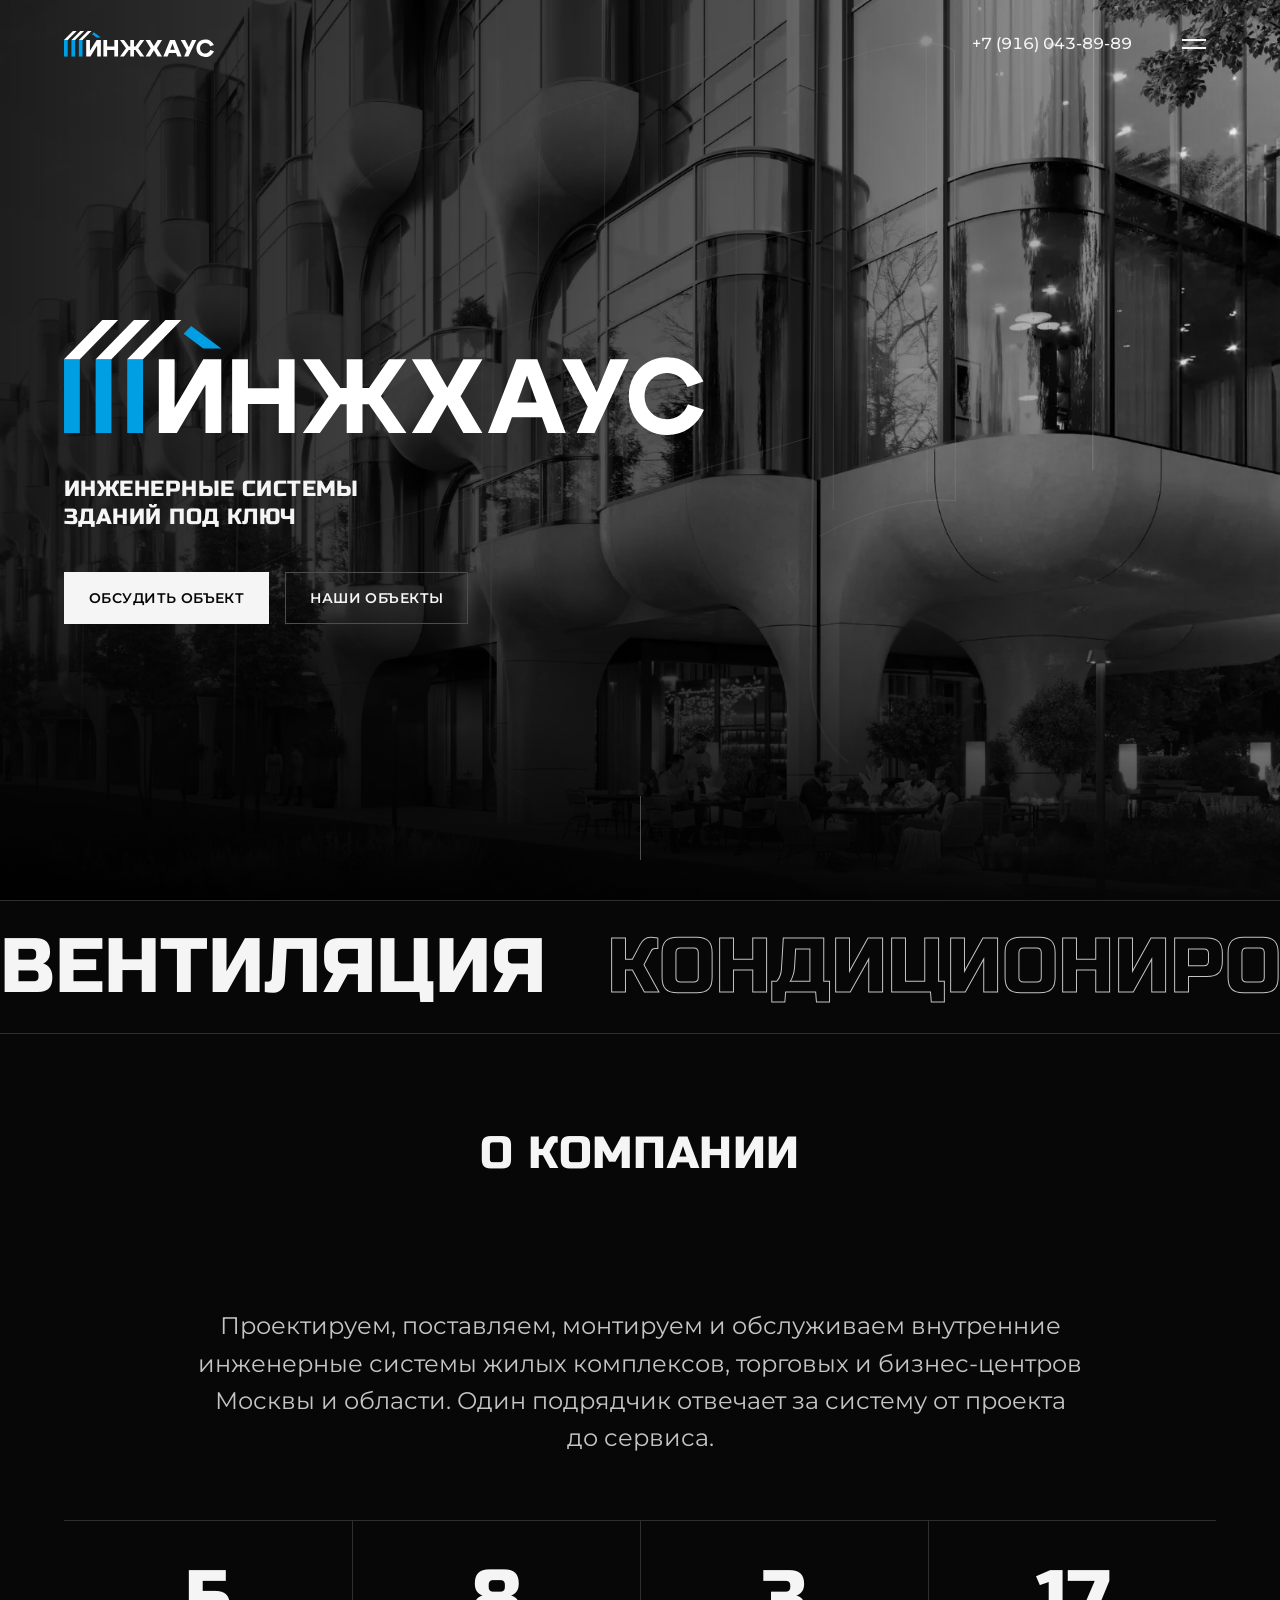
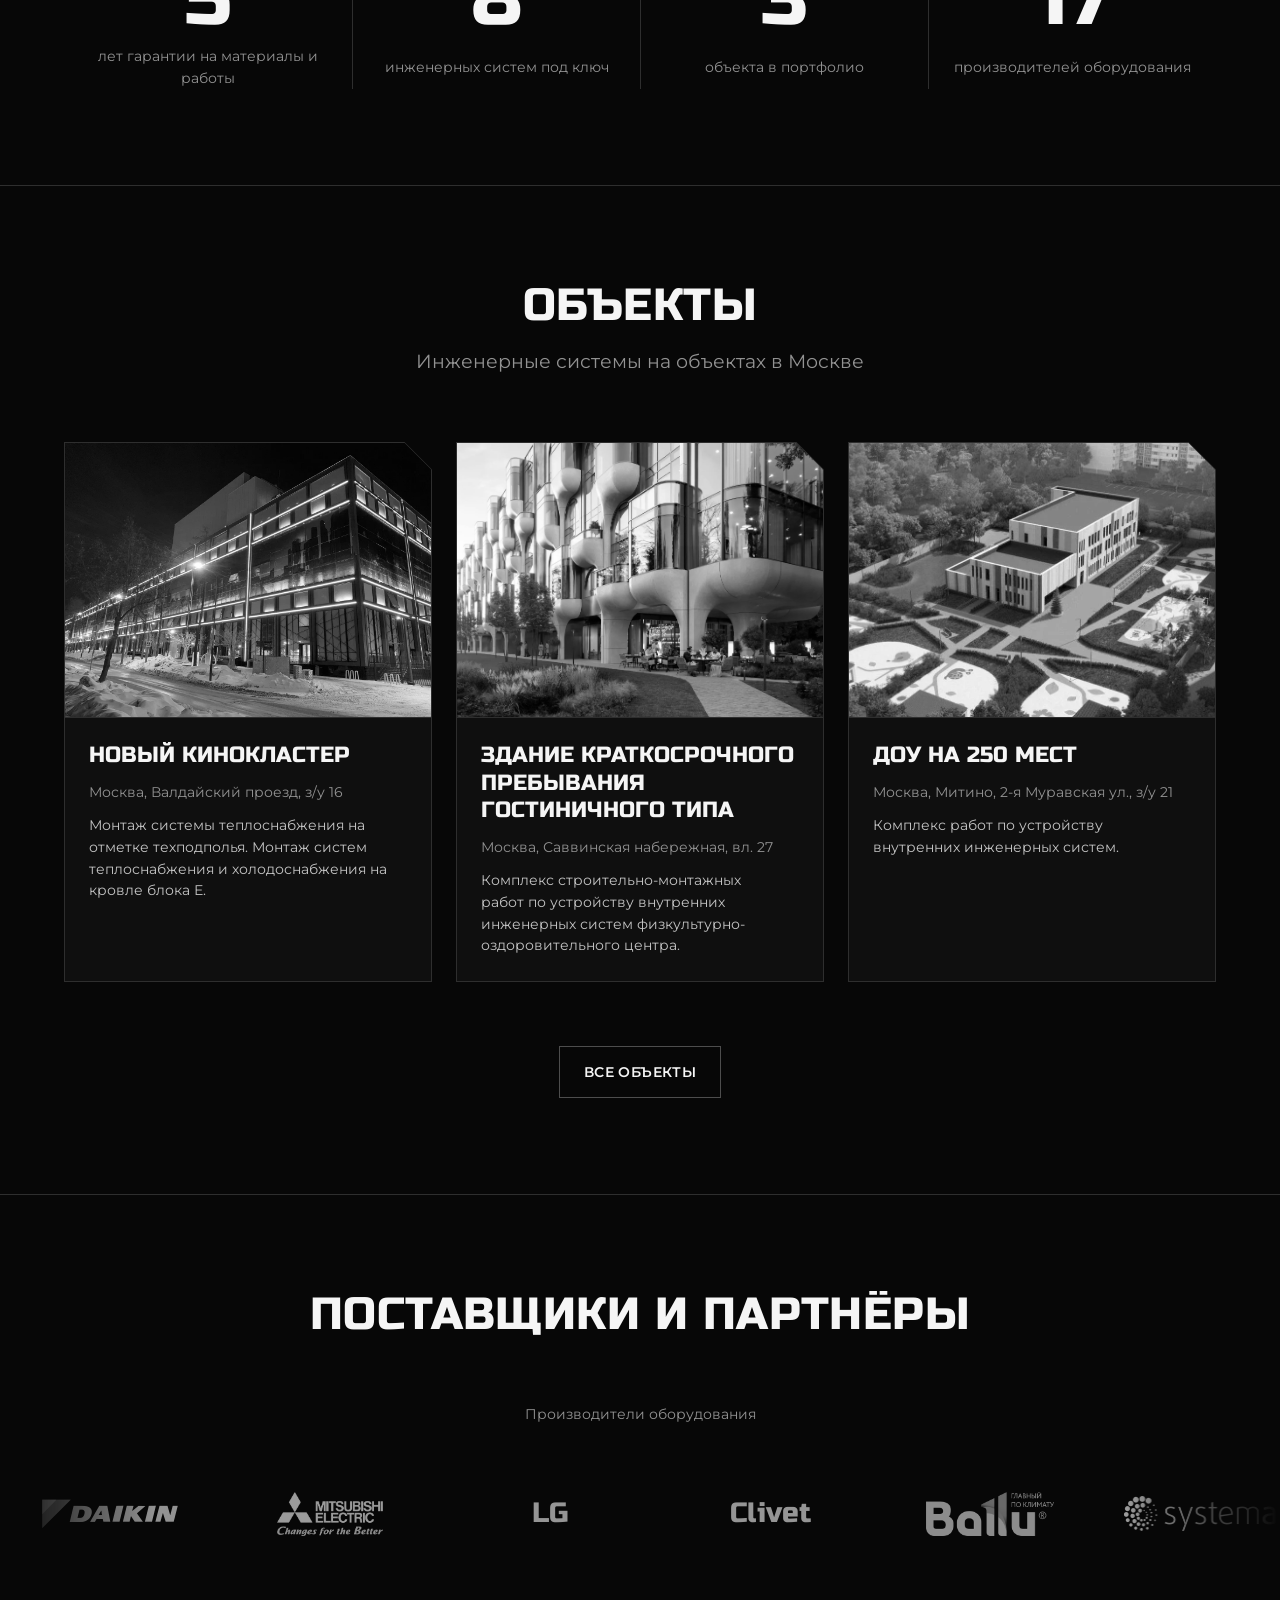
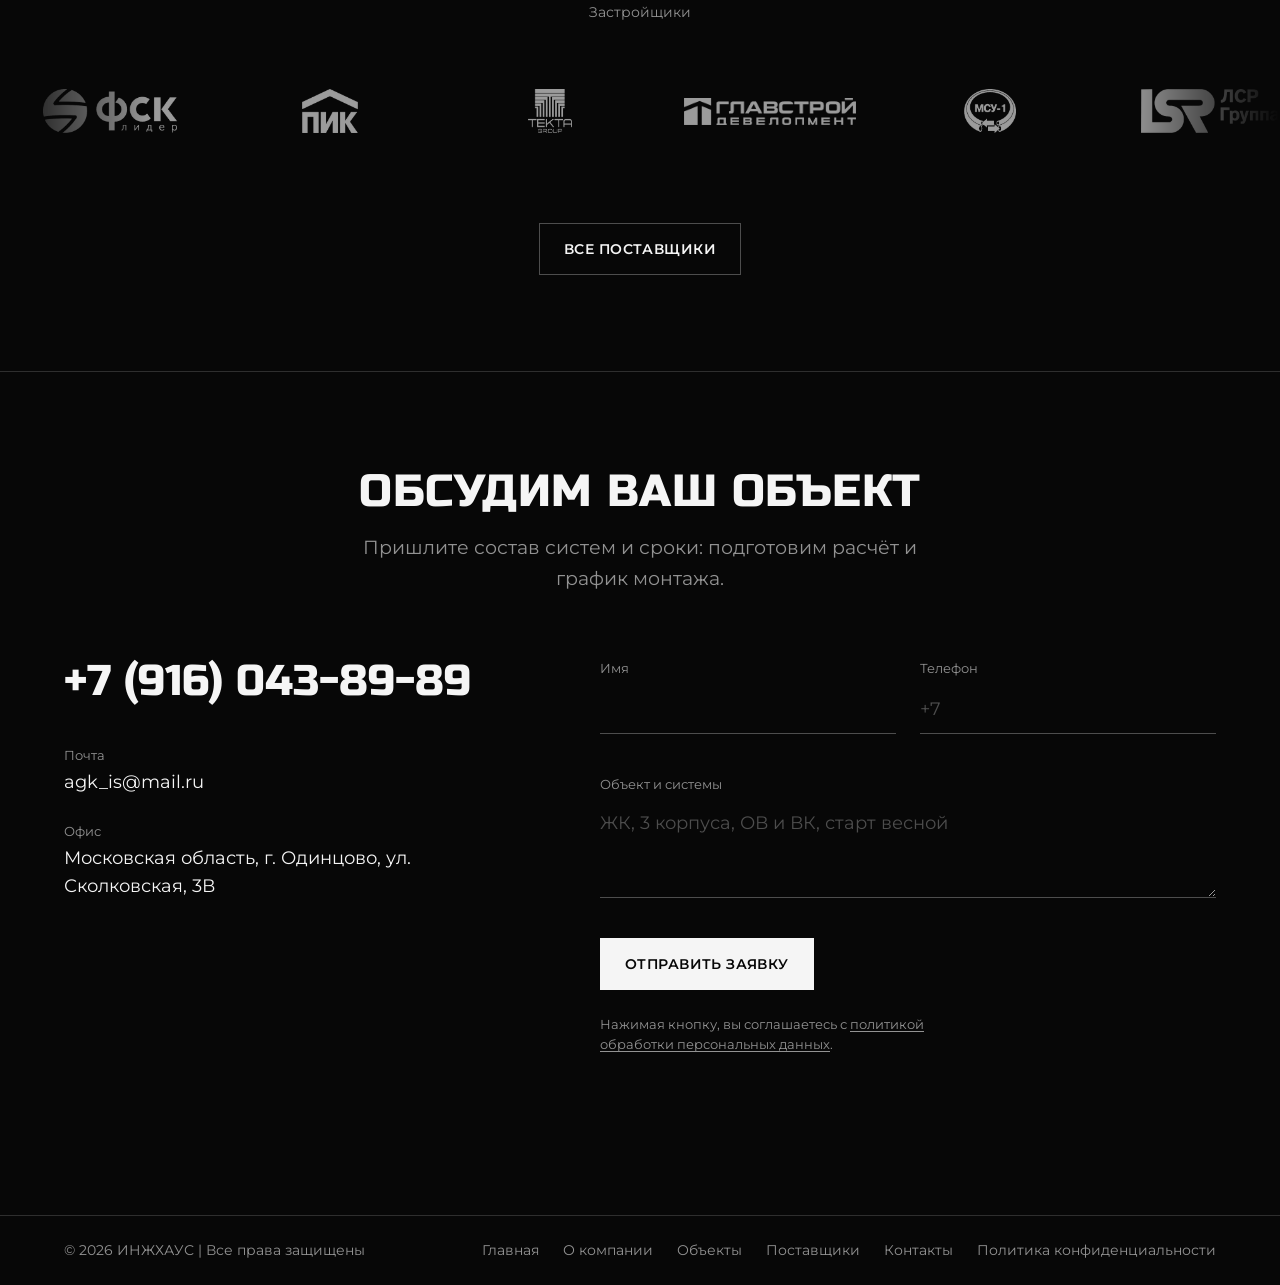
==== commit 0825e696: "Обновить портфолио и контакты ИНЖХАУС Показать три подтверждённых объекта и упростить каталог. Обнов" ====
--- a/index.html
+++ b/index.html
@@ -20,9 +20,9 @@
 <a class="skip" href="#main">Перейти к содержанию</a>
 <header class="head">
   <div class="container">
-    <a class="brand" href="index.html" aria-label="ИНЖХАУС, на главную"><img src="assets/img/logo-white.svg" width="150" height="27" alt="ИНЖХАУС"></a>
+    <a class="brand" href="index.html" aria-label="ИНЖХАУС, на главную"><img src="assets/img/logo-light.svg" width="150" height="27" alt="ИНЖХАУС"></a>
     <div class="head__right">
-      <a class="tel" href="tel:+74991913430">+7 (499) 191-34-30</a>
+      <a class="tel" href="tel:+79160438989">+7 (916) 043-89-89</a>
       <button class="burger" type="button" aria-expanded="false" aria-controls="menu" aria-label="Открыть меню"><span></span><span></span></button>
     </div>
   </div>
@@ -30,22 +30,30 @@
 <div class="drawer" id="menu">
   <div class="drawer__shade"></div>
   <div class="drawer__panel" role="dialog" aria-modal="true" aria-label="Меню">
-    <div class="drawer__top"><img src="assets/img/logo-white.svg" width="130" height="23" alt=""><button class="burger" type="button" aria-expanded="false" aria-label="Закрыть меню"><span></span><span></span></button></div>
+    <div class="drawer__top"><img src="assets/img/logo-light.svg" width="130" height="23" alt=""><button class="burger" type="button" aria-expanded="false" aria-label="Закрыть меню"><span></span><span></span></button></div>
     <nav aria-label="Основное меню"><ul><li><a href="index.html" aria-current="page">Главная</a></li><li><a href="about.html">О компании</a></li><li><a href="objects.html">Объекты</a></li><li><a href="suppliers.html">Поставщики</a></li><li><a href="contacts.html">Контакты</a></li></ul></nav>
     <div class="drawer__contacts">
-      <a href="tel:+74991913430">+7 (499) 191-34-30</a>
-      <a href="tel:+74991919228">+7 (499) 191-92-28</a>
-      <a href="mailto:1919228@ing.style">1919228@ing.style</a>
-      <span>Москва, Новохорошевский проезд, 18</span>
+      <a href="tel:+79160438989">+7 (916) 043-89-89</a>
+      <a href="mailto:agk_is@mail.ru">agk_is@mail.ru</a>
+      <span>Московская область, г. Одинцово, ул. Сколковская, 3В</span>
     </div>
   </div>
 </div>
 <main id="main">
 
 <section class="hero" aria-labelledby="hero-t">
-  <div class="hero__bg"><div class="hero__art"><img src="assets/img/objects/mayakovsky.jpg" alt="" fetchpriority="high"><svg class="hero__lines" viewBox="0 0 1093 738" preserveAspectRatio="xMidYMid slice" aria-hidden="true" focusable="false"><polyline class="ln ln--o" points="0,596 145,596 145,564 229,564 229,550 416,550" pathLength="1" style="--k:0"/><polyline class="ln ln--o" points="416,628 416,0" pathLength="1" style="--k:1"/><polyline class="ln ln--o" points="628,0 628,628" pathLength="1" style="--k:2"/><polyline class="ln ln--o" points="628,252 712,244 712,386 742,386 742,628" pathLength="1" style="--k:3"/><polyline class="ln ln--o" points="742,540 757,540 757,531 806,531 806,527 840,527 840,516 904,516 904,628" pathLength="1" style="--k:4"/><polyline class="ln ln--o" points="0,628 1093,628" pathLength="1" style="--k:5"/><line class="ln ln--f" x1="229" y1="600.0" x2="416" y2="600.0" pathLength="1" style="--k:0"/><line class="ln ln--f" x1="229" y1="575.0" x2="416" y2="575.0" pathLength="1" style="--k:1"/><line class="ln ln--f" x1="628" y1="556.7" x2="712" y2="556.7" pathLength="1" style="--k:2"/><line class="ln ln--f" x1="712" y1="554.1" x2="742" y2="554.1" pathLength="1" style="--k:3"/><line class="ln ln--f" x1="628" y1="546.8" x2="712" y2="546.8" pathLength="1" style="--k:4"/><line class="ln ln--f" x1="712" y1="544.4" x2="742" y2="544.4" pathLength="1" style="--k:5"/><line class="ln ln--f" x1="628" y1="536.9" x2="712" y2="536.9" pathLength="1" style="--k:6"/><line class="ln ln--f" x1="416" y1="535.7" x2="628" y2="535.7" pathLength="1" style="--k:7"/><line class="ln ln--f" x1="712" y1="534.7" x2="742" y2="534.7" pathLength="1" style="--k:8"/><line class="ln ln--f" x1="628" y1="527.0" x2="712" y2="527.0" pathLength="1" style="--k:9"/><line class="ln ln--f" x1="712" y1="524.9" x2="742" y2="524.9" pathLength="1" style="--k:10"/><line class="ln ln--f" x1="416" y1="523.8" x2="628" y2="523.8" pathLength="1" style="--k:11"/><line class="ln ln--f" x1="628" y1="517.1" x2="712" y2="517.1" pathLength="1" style="--k:12"/><line class="ln ln--f" x1="712" y1="515.2" x2="742" y2="515.2" pathLength="1" style="--k:13"/><line class="ln ln--f" x1="416" y1="512.0" x2="628" y2="512.0" pathLength="1" style="--k:14"/><line class="ln ln--f" x1="628" y1="507.2" x2="712" y2="507.2" pathLength="1" style="--k:15"/><line class="ln ln--f" x1="712" y1="505.5" x2="742" y2="505.5" pathLength="1" style="--k:16"/><line class="ln ln--f" x1="416" y1="500.1" x2="628" y2="500.1" pathLength="1" style="--k:17"/><line class="ln ln--f" x1="628" y1="497.3" x2="712" y2="497.3" pathLength="1" style="--k:18"/><line class="ln ln--f" x1="712" y1="495.8" x2="742" y2="495.8" pathLength="1" style="--k:19"/><line class="ln ln--f" x1="416" y1="488.3" x2="628" y2="488.3" pathLength="1" style="--k:20"/><line class="ln ln--f" x1="628" y1="487.4" x2="712" y2="487.4" pathLength="1" style="--k:21"/><line class="ln ln--f" x1="712" y1="486.0" x2="742" y2="486.0" pathLength="1" style="--k:22"/><line class="ln ln--f" x1="628" y1="477.5" x2="712" y2="477.5" pathLength="1" style="--k:23"/><line class="ln ln--f" x1="416" y1="476.4" x2="628" y2="476.4" pathLength="1" style="--k:24"/><line class="ln ln--f" x1="712" y1="476.3" x2="742" y2="476.3" pathLength="1" style="--k:25"/><line class="ln ln--f" x1="628" y1="467.6" x2="712" y2="467.6" pathLength="1" style="--k:26"/><line class="ln ln--f" x1="712" y1="466.6" x2="742" y2="466.6" pathLength="1" style="--k:27"/><line class="ln ln--f" x1="416" y1="464.6" x2="628" y2="464.6" pathLength="1" style="--k:28"/><line class="ln ln--f" x1="628" y1="457.7" x2="712" y2="457.7" pathLength="1" style="--k:29"/><line class="ln ln--f" x1="712" y1="456.9" x2="742" y2="456.9" pathLength="1" style="--k:30"/><line class="ln ln--f" x1="416" y1="452.7" x2="628" y2="452.7" pathLength="1" style="--k:31"/><line class="ln ln--f" x1="628" y1="447.8" x2="712" y2="447.8" pathLength="1" style="--k:32"/><line class="ln ln--f" x1="712" y1="447.1" x2="742" y2="447.1" pathLength="1" style="--k:33"/><line class="ln ln--f" x1="416" y1="440.9" x2="628" y2="440.9" pathLength="1" style="--k:34"/><line class="ln ln--f" x1="628" y1="437.9" x2="712" y2="437.9" pathLength="1" style="--k:35"/><line class="ln ln--f" x1="712" y1="437.4" x2="742" y2="437.4" pathLength="1" style="--k:36"/><line class="ln ln--f" x1="416" y1="429.0" x2="628" y2="429.0" pathLength="1" style="--k:37"/><line class="ln ln--f" x1="628" y1="428.0" x2="712" y2="428.0" pathLength="1" style="--k:38"/><line class="ln ln--f" x1="712" y1="427.7" x2="742" y2="427.7" pathLength="1" style="--k:39"/><line class="ln ln--f" x1="628" y1="418.1" x2="712" y2="418.1" pathLength="1" style="--k:40"/><line class="ln ln--f" x1="712" y1="418.0" x2="742" y2="418.0" pathLength="1" style="--k:41"/><line class="ln ln--f" x1="416" y1="417.2" x2="628" y2="417.2" pathLength="1" style="--k:42"/><line class="ln ln--f" x1="628" y1="408.2" x2="712" y2="408.2" pathLength="1" style="--k:43"/><line class="ln ln--f" x1="712" y1="408.2" x2="742" y2="408.2" pathLength="1" style="--k:44"/><line class="ln ln--f" x1="416" y1="405.3" x2="628" y2="405.3" pathLength="1" style="--k:45"/><line class="ln ln--f" x1="712" y1="398.5" x2="742" y2="398.5" pathLength="1" style="--k:46"/><line class="ln ln--f" x1="628" y1="398.3" x2="712" y2="398.3" pathLength="1" style="--k:47"/><line class="ln ln--f" x1="416" y1="393.5" x2="628" y2="393.5" pathLength="1" style="--k:48"/><line class="ln ln--f" x1="628" y1="388.4" x2="712" y2="388.4" pathLength="1" style="--k:49"/><line class="ln ln--f" x1="416" y1="381.6" x2="628" y2="381.6" pathLength="1" style="--k:50"/><line class="ln ln--f" x1="628" y1="378.5" x2="712" y2="378.5" pathLength="1" style="--k:51"/><line class="ln ln--f" x1="416" y1="369.8" x2="628" y2="369.8" pathLength="1" style="--k:52"/><line class="ln ln--f" x1="628" y1="368.6" x2="712" y2="368.6" pathLength="1" style="--k:53"/><line class="ln ln--f" x1="628" y1="358.7" x2="712" y2="358.7" pathLength="1" style="--k:54"/><line class="ln ln--f" x1="416" y1="357.9" x2="628" y2="357.9" pathLength="1" style="--k:55"/><line class="ln ln--f" x1="628" y1="348.8" x2="712" y2="348.8" pathLength="1" style="--k:56"/><line class="ln ln--f" x1="416" y1="346.1" x2="628" y2="346.1" pathLength="1" style="--k:57"/><line class="ln ln--f" x1="628" y1="338.9" x2="712" y2="338.9" pathLength="1" style="--k:58"/><line class="ln ln--f" x1="416" y1="334.2" x2="628" y2="334.2" pathLength="1" style="--k:59"/><line class="ln ln--f" x1="628" y1="329.0" x2="712" y2="329.0" pathLength="1" style="--k:60"/><line class="ln ln--f" x1="416" y1="322.4" x2="628" y2="322.4" pathLength="1" style="--k:61"/><line class="ln ln--f" x1="628" y1="319.1" x2="712" y2="319.1" pathLength="1" style="--k:62"/><line class="ln ln--f" x1="416" y1="310.5" x2="628" y2="310.5" pathLength="1" style="--k:63"/><line class="ln ln--f" x1="628" y1="309.2" x2="712" y2="309.2" pathLength="1" style="--k:64"/><line class="ln ln--f" x1="628" y1="299.3" x2="712" y2="299.3" pathLength="1" style="--k:65"/><line class="ln ln--f" x1="416" y1="298.7" x2="628" y2="298.7" pathLength="1" style="--k:66"/><line class="ln ln--f" x1="628" y1="289.4" x2="712" y2="289.4" pathLength="1" style="--k:67"/><line class="ln ln--f" x1="416" y1="286.8" x2="628" y2="286.8" pathLength="1" style="--k:68"/><line class="ln ln--f" x1="628" y1="279.5" x2="712" y2="279.5" pathLength="1" style="--k:69"/><line class="ln ln--f" x1="416" y1="275.0" x2="628" y2="275.0" pathLength="1" style="--k:70"/><line class="ln ln--f" x1="628" y1="269.6" x2="712" y2="269.6" pathLength="1" style="--k:71"/><line class="ln ln--f" x1="416" y1="263.1" x2="628" y2="263.1" pathLength="1" style="--k:72"/><line class="ln ln--f" x1="628" y1="259.8" x2="712" y2="259.8" pathLength="1" style="--k:73"/><line class="ln ln--f" x1="416" y1="251.3" x2="628" y2="251.3" pathLength="1" style="--k:74"/><line class="ln ln--f" x1="416" y1="239.4" x2="628" y2="239.4" pathLength="1" style="--k:75"/><line class="ln ln--f" x1="416" y1="227.6" x2="628" y2="227.6" pathLength="1" style="--k:76"/><line class="ln ln--f" x1="416" y1="215.7" x2="628" y2="215.7" pathLength="1" style="--k:77"/><line class="ln ln--f" x1="416" y1="203.9" x2="628" y2="203.9" pathLength="1" style="--k:78"/><line class="ln ln--f" x1="416" y1="192.0" x2="628" y2="192.0" pathLength="1" style="--k:79"/><line class="ln ln--f" x1="416" y1="180.2" x2="628" y2="180.2" pathLength="1" style="--k:80"/><line class="ln ln--f" x1="416" y1="168.3" x2="628" y2="168.3" pathLength="1" style="--k:81"/><line class="ln ln--f" x1="416" y1="156.5" x2="628" y2="156.5" pathLength="1" style="--k:82"/><line class="ln ln--f" x1="416" y1="144.6" x2="628" y2="144.6" pathLength="1" style="--k:83"/><line class="ln ln--f" x1="416" y1="132.8" x2="628" y2="132.8" pathLength="1" style="--k:84"/><line class="ln ln--f" x1="416" y1="120.9" x2="628" y2="120.9" pathLength="1" style="--k:85"/><line class="ln ln--f" x1="416" y1="109.1" x2="628" y2="109.1" pathLength="1" style="--k:86"/><line class="ln ln--f" x1="416" y1="97.2" x2="628" y2="97.2" pathLength="1" style="--k:87"/><line class="ln ln--f" x1="416" y1="85.4" x2="628" y2="85.4" pathLength="1" style="--k:88"/><line class="ln ln--f" x1="416" y1="73.5" x2="628" y2="73.5" pathLength="1" style="--k:89"/><line class="ln ln--f" x1="416" y1="61.7" x2="628" y2="61.7" pathLength="1" style="--k:90"/><line class="ln ln--f" x1="416" y1="49.8" x2="628" y2="49.8" pathLength="1" style="--k:91"/><line class="ln ln--f" x1="416" y1="38.0" x2="628" y2="38.0" pathLength="1" style="--k:92"/><line class="ln ln--f" x1="416" y1="26.1" x2="628" y2="26.1" pathLength="1" style="--k:93"/><line class="ln ln--f" x1="416" y1="14.2" x2="628" y2="14.2" pathLength="1" style="--k:94"/><line class="ln ln--v" x1="429" y1="0" x2="429" y2="550" pathLength="1" style="--k:0"/><line class="ln ln--v" x1="452" y1="0" x2="452" y2="550" pathLength="1" style="--k:1"/><line class="ln ln--v" x1="468" y1="0" x2="468" y2="550" pathLength="1" style="--k:2"/><line class="ln ln--v" x1="491" y1="0" x2="491" y2="550" pathLength="1" style="--k:3"/><line class="ln ln--v" x1="516" y1="0" x2="516" y2="550" pathLength="1" style="--k:4"/><line class="ln ln--v" x1="532" y1="0" x2="532" y2="550" pathLength="1" style="--k:5"/><line class="ln ln--v" x1="556" y1="0" x2="556" y2="550" pathLength="1" style="--k:6"/><line class="ln ln--v" x1="583" y1="0" x2="583" y2="550" pathLength="1" style="--k:7"/><line class="ln ln--v" x1="597" y1="0" x2="597" y2="550" pathLength="1" style="--k:8"/><line class="ln ln--v" x1="617" y1="0" x2="617" y2="550" pathLength="1" style="--k:9"/><line class="ln ln--v" x1="649" y1="252" x2="649" y2="560" pathLength="1" style="--k:10"/><line class="ln ln--v" x1="661" y1="252" x2="661" y2="560" pathLength="1" style="--k:11"/><line class="ln ln--v" x1="682" y1="252" x2="682" y2="560" pathLength="1" style="--k:12"/><line class="ln ln--v" x1="694" y1="252" x2="694" y2="560" pathLength="1" style="--k:13"/><line class="ln ln--v" x1="706" y1="252" x2="706" y2="560" pathLength="1" style="--k:14"/><line class="ln ln--v" x1="724" y1="386" x2="724" y2="560" pathLength="1" style="--k:15"/><line class="ln ln--v" x1="733" y1="386" x2="733" y2="560" pathLength="1" style="--k:16"/><line class="ln ln--v" x1="258" y1="550" x2="258" y2="628" pathLength="1" style="--k:17"/><line class="ln ln--v" x1="293" y1="550" x2="293" y2="628" pathLength="1" style="--k:18"/><line class="ln ln--v" x1="329" y1="550" x2="329" y2="628" pathLength="1" style="--k:19"/><line class="ln ln--v" x1="361" y1="550" x2="361" y2="628" pathLength="1" style="--k:20"/><line class="ln ln--v" x1="387" y1="550" x2="387" y2="628" pathLength="1" style="--k:21"/></svg></div></div>
+  <div class="hero__bg"><div class="hero__art">
+    <img src="assets/img/objects/savvinskaya.webp" alt="" fetchpriority="high" width="1920" height="1280">
+    <svg class="hero__lines" viewBox="0 0 1920 1280" preserveAspectRatio="xMidYMid slice" aria-hidden="true" focusable="false">
+      <path class="ln ln--o" pathLength="1" style="--k:0" d="M140 420 481 0 M140 420 131 881 M280 346 268 937 M470 180 457 960"/>
+      <path class="ln ln--o" pathLength="1" style="--k:1" d="M783 0 774 928 Q774 960 820 984 M1180 0 1171 836 Q1171 904 1217 943 M1875 0 1875 782 Q1874 868 1833 922"/>
+      <path class="ln ln--f" pathLength="1" style="--k:1" d="M601 240 Q654 180 763 169 M789 161 1091 52 1170 43 M1182 85 Q1312 35 1349 63 L1350 619 Q1275 613 1182 663"/>
+      <path class="ln ln--f" pathLength="1" style="--k:3" d="M474 520 Q513 480 558 471 L555 670 472 709 M602 462 Q666 414 766 407 L764 612 605 654 M790 407 1085 304 Q1134 288 1172 285 L1170 541 785 655"/>
+      <path class="ln ln--v" pathLength="1" style="--k:2" d="M836 156 831 599 M917 125 914 564 M1080 57 1078 523 M1200 95 1199 630 M1314 61 1315 608 M1521 0 1520 581"/>
+    </svg>
+  </div></div>
   <div class="container hero__inner">
-    <h1 id="hero-t"><img class="hero__logo" src="assets/img/logo-white.svg" width="640" height="115" alt="ИНЖХАУС"></h1>
+    <h1 id="hero-t"><img class="hero__logo" src="assets/img/logo-light.svg" width="640" height="115" alt="ИНЖХАУС"></h1>
     <p class="hero__sub rise">Инженерные системы зданий под ключ</p>
     <div class="hero__actions rise" style="--d:1">
       <a class="btn" href="#zayavka">Обсудить объект</a>
@@ -55,29 +63,45 @@
   <span class="hero__scroll" aria-hidden="true"></span>
 </section>
 
-<div class="marquee" aria-label="Системы"><div class="marquee__track"><span>Вентиляция</span><span>Кондиционирование</span><span>Отопление</span><span>Водоснабжение</span><span>Канализация</span><span>Электрика</span><span>Слаботочные сети</span><span>Пожаротушение</span></div></div>
+<div class="marquee" aria-label="Системы"><div class="marquee__track"><span>Вентиляция</span><span>Кондиционирование</span><span>Отопление</span><span>Водоснабжение</span><span>Канализация</span><span>Электрика</span><span>Слаботочные системы</span><span>Пожаротушение</span></div></div>
 
 <section class="section" aria-labelledby="about-t">
   <div class="container about">
     <div class="sec-title"><h2 class="h2" id=about-t data-split>О компании</h2></div>
     <p class="about__text" data-reveal>Проектируем, поставляем, монтируем и обслуживаем внутренние инженерные системы жилых комплексов, торговых и бизнес-центров Москвы и области. Один подрядчик отвечает за систему от проекта до сервиса.</p>
-    <ul class="stats" data-reveal><li><b data-count="5">5</b><span>лет гарантии на материалы и работы</span></li><li><b data-count="8">8</b><span>инженерных систем под ключ</span></li><li><b data-count="15">15</b><span>объектов в портфолио</span></li><li><b data-count="17">17</b><span>производителей оборудования</span></li></ul>
+    <ul class="stats" data-reveal><li><b data-count="5">5</b><span>лет гарантии на материалы и работы</span></li><li><b data-count="8">8</b><span>инженерных систем под ключ</span></li><li><b data-count="3">3</b><span>объекта в портфолио</span></li><li><b data-count="17">17</b><span>производителей оборудования</span></li></ul>
   </div>
 </section>
 
 <section class="section" aria-labelledby="obj-t">
   <div class="container">
-    <div class="sec-title"><h2 class="h2" id=obj-t data-split>Объекты</h2><p class=lead data-reveal>Жилые комплексы, торговые и бизнес-центры, где мы смонтировали системы</p></div>
-    <div class="cards"><article class="card" data-reveal style="--d:0">
-  <figure class="card__img"><img src="assets/img/objects/skandinavia.jpg" alt="ЖК «Скандинавия»" loading="lazy" decoding="async"></figure>
-  <div class="card__body"><h3 class="card__name">ЖК «Скандинавия»</h3><p class="card__tag">Корпуса 11, 12.1, 12.2, 12.2.2, 12.3</p><p class="card__text">Монтаж систем ОВ и ВК; в корпусе 11 также ЭОМ и СС</p></div>
-</article><article class="card" data-reveal style="--d:1">
-  <figure class="card__img"><img src="assets/img/objects/nagatino.jpg" alt="Бизнес-парк Nagatino i-Land" loading="lazy" decoding="async"></figure>
-  <div class="card__body"><h3 class="card__name">Бизнес-парк Nagatino i-Land</h3><p class="card__tag">Москва</p><p class="card__text">Холодоснабжение, кондиционирование, теплоснабжение, рекуперация и вентиляция</p></div>
-</article><article class="card" data-reveal style="--d:2">
-  <figure class="card__img"><img src="assets/img/objects/vdnh-it.jpg" alt="ВДНХ, департамент ИТ" loading="lazy" decoding="async"></figure>
-  <div class="card__body"><h3 class="card__name">ВДНХ, департамент ИТ</h3><p class="card__tag">Москва</p><p class="card__text">Холодоснабжение, кондиционирование, теплоснабжение и рекуперация</p></div>
-</article></div>
+    <div class="sec-title"><h2 class="h2" id=obj-t data-split>Объекты</h2><p class=lead data-reveal>Инженерные системы на объектах в Москве</p></div>
+    <div class="cards">
+      <article class="card" data-reveal style="--d:0">
+        <figure class="card__img"><img src="assets/img/objects/kinoklaster.webp" alt="Новый кинокластер" loading="lazy" decoding="async"></figure>
+        <div class="card__body">
+          <h3 class="card__name">Новый кинокластер</h3>
+          <p class="card__tag">Москва, Валдайский проезд, з/у 16</p>
+          <p class="card__text">Монтаж системы теплоснабжения на отметке техподполья. Монтаж систем теплоснабжения и холодоснабжения на кровле блока Е.</p>
+        </div>
+      </article>
+      <article class="card" data-reveal style="--d:1">
+        <figure class="card__img"><img src="assets/img/objects/savvinskaya.webp" alt="Здание краткосрочного пребывания гостиничного типа" loading="lazy" decoding="async"></figure>
+        <div class="card__body">
+          <h3 class="card__name">Здание краткосрочного пребывания гостиничного типа</h3>
+          <p class="card__tag">Москва, Саввинская набережная, вл. 27</p>
+          <p class="card__text">Комплекс строительно-монтажных работ по устройству внутренних инженерных систем физкультурно-оздоровительного центра.</p>
+        </div>
+      </article>
+      <article class="card" data-reveal style="--d:2">
+        <figure class="card__img"><img src="assets/img/objects/mitino.webp" alt="ДОУ на 250 мест" loading="lazy" decoding="async"></figure>
+        <div class="card__body">
+          <h3 class="card__name">ДОУ на 250 мест</h3>
+          <p class="card__tag">Москва, Митино, 2-я Муравская ул., з/у 21</p>
+          <p class="card__text">Комплекс работ по устройству внутренних инженерных систем.</p>
+        </div>
+      </article>
+    </div>
     <div class="more" data-reveal><a class="btn btn--ghost" href="objects.html">Все объекты</a></div>
   </div>
 </section>
@@ -98,11 +122,10 @@
     <div class="sec-title"><h2 class="h2" id=zayavka-t data-split>Обсудим ваш объект</h2><p class=lead data-reveal>Пришлите состав систем и сроки: подготовим расчёт и график монтажа.</p></div>
     <div class="contact">
       <div data-reveal>
-        <p class="contact__big"><a href="tel:+74991913430">+7 (499) 191-34-30</a></p>
+        <p class="contact__big"><a href="tel:+79160438989">+7 (916) 043-89-89</a></p>
         <dl class="contact__list">
-          <div><dt>Второй телефон</dt><dd><a href="tel:+74991919228">+7 (499) 191-92-28</a></dd></div>
-          <div><dt>Почта</dt><dd><a href="mailto:1919228@ing.style">1919228@ing.style</a></dd></div>
-          <div><dt>Офис</dt><dd>Москва, Новохорошевский проезд, 18</dd></div>
+          <div><dt>Почта</dt><dd><a href="mailto:agk_is@mail.ru">agk_is@mail.ru</a></dd></div>
+          <div><dt>Офис</dt><dd>Московская область, г. Одинцово, ул. Сколковская, 3В</dd></div>
         </dl>
       </div>
       <form class="form" action="send.php" method="post" data-ajax data-reveal style="--d:1">
--- a/assets/style.css
+++ b/assets/style.css
@@ -13,8 +13,18 @@
 /* ---------- Шапка ---------- */
 .skip { position: absolute; left: var(--space-md); top: calc(-1 * var(--space-4xl)); padding: var(--space-xs) var(--space-md); background: var(--color-ink); color: var(--color-paper); z-index: var(--z-modal); }
 .skip:focus-visible { top: var(--space-md); }
-.head { position: fixed; inset: 0 0 auto; z-index: var(--z-sticky-nav); border-bottom: 1px solid transparent; transition: background-color var(--dur-short) var(--ease-out), border-color var(--dur-short) var(--ease-out), transform var(--dur-long) var(--ease-out); }
-.head.is-solid { background: var(--color-paper); border-bottom-color: var(--color-rule); }
+.head { position: fixed; inset: 0 0 auto; z-index: var(--z-sticky-nav); border-bottom: 1px solid transparent; transition: transform var(--dur-long) var(--ease-out); }
+.head::before {
+  content: "";
+  position: absolute;
+  inset: 0 0 -1px;
+  z-index: -1;
+  pointer-events: none;
+  background: var(--color-paper);
+  border-bottom: 1px solid var(--color-rule);
+  opacity: var(--head-opacity, 0);
+  transition: opacity 360ms ease-out;
+}
 .head.is-hidden { transform: translateY(-100%); }
 .head .container { display: flex; align-items: center; justify-content: space-between; gap: var(--space-lg); min-height: 88px; }
 .brand { display: block; }
@@ -160,7 +170,7 @@
 .obj::after { content: ""; position: absolute; left: 0; right: 0; top: 0; height: 1px; background: var(--color-rule-2); transform-origin: 0 50%; transition: transform 1.2s var(--ease-out) calc(var(--d, 0) * 90ms + 150ms); }
 .index:not(:empty) { border-bottom: 1px solid var(--color-rule); }
 .js .obj::after { transform: scaleX(0); }
-.js .obj.is-in::after, .js .obj.is-enter::after { transform: none; }
+.js .obj.is-in::after { transform: none; }
 .obj__n { font-family: var(--font-display); font-size: var(--text-sm); color: var(--color-muted); font-variant-numeric: tabular-nums; transition: transform var(--dur-long) var(--ease-out), color var(--dur-short); }
 .obj__name { font-size: var(--text-xl); font-weight: 400; text-transform: uppercase; line-height: 1.15; transition: transform var(--dur-long) var(--ease-out); }
 .obj__meta { margin-top: var(--space-xs); font-size: var(--text-sm); color: var(--color-muted); transition: color var(--dur-short); }
@@ -171,42 +181,6 @@
 .obj:not(.is-open):hover .obj__n { transform: translateX(var(--space-xs)); color: var(--color-paper); }
 .obj:not(.is-open):hover .obj__name { transform: translateX(var(--space-sm)); }
 .obj:not(.is-open):hover :is(.obj__meta, .obj__work, .obj__sys) { color: var(--color-paper-3); }
-
-/* Фильтр: текстовые вкладки с числом, линия под активной */
-.filters { display: flex; flex-wrap: wrap; justify-content: center; gap: var(--space-xl); margin: 0 0 var(--space-2xl); padding: 0; border: 0; }
-.filters legend { position: absolute; width: 1px; height: 1px; overflow: hidden; clip-path: inset(50%); }
-.filters input { position: absolute; opacity: 0; width: 1px; height: 1px; }
-.filters label { position: relative; display: inline-flex; align-items: flex-start; min-height: 48px; padding-top: var(--space-xs); font-family: var(--font-display); font-size: var(--text-lg); text-transform: uppercase; color: var(--color-muted); cursor: pointer; transition: color var(--dur-short) var(--ease-out); }
-.filters sup { margin-left: 0.3em; font-family: var(--font-body); font-size: var(--text-xs); }
-.filters label::after { content: ""; position: absolute; left: 0; right: 0; bottom: 6px; height: 2px; background: var(--color-ink); transform: scaleX(0); transform-origin: 0 50%; transition: transform var(--dur-long) var(--ease-out); }
-.filters label:hover, .filters input:checked + label { color: var(--color-ink); }
-.filters input:checked + label::after { transform: none; }
-.filters input:focus-visible + label { outline: 2px solid var(--color-focus); outline-offset: 4px; }
-.obj[hidden] { display: none; }
-
-/* Подбор по системам */
-.finder { display: grid; justify-items: center; gap: var(--space-lg); margin-bottom: var(--space-2xl); }
-.finder .filters { margin: 0; }
-.chips { display: flex; flex-wrap: wrap; justify-content: center; gap: var(--space-xs); max-width: 64rem; margin: 0; padding: 0; border: 0; }
-.js .chips { display: flex; } .chips { display: none; }
-.chips legend { width: 100%; margin-bottom: var(--space-sm); text-align: center; font-size: var(--text-sm); color: var(--color-muted); }
-.chips input { position: absolute; opacity: 0; width: 1px; height: 1px; }
-.chips label { position: relative; overflow: hidden; isolation: isolate; display: inline-flex; align-items: center; min-height: 44px; padding: 0 var(--space-md); border: 1px solid var(--color-rule-2); font-size: var(--text-sm); font-weight: 500; cursor: pointer; transition: color var(--dur-short) var(--ease-out), border-color var(--dur-short) var(--ease-out); }
-.chips label::before { content: ""; position: absolute; inset: 0; z-index: -1; background: var(--color-ink); transform: scaleX(0); transform-origin: 0 50%; transition: transform var(--dur-long) var(--ease-out); }
-.chips sup { margin-left: 0.35em; font-size: var(--text-xs); color: var(--color-muted); }
-.chips label:hover { border-color: var(--color-ink); }
-.chips input:checked + label { color: var(--color-paper); border-color: var(--color-ink); }
-.chips input:checked + label::before { transform: none; }
-.chips input:checked + label sup { color: var(--color-paper-3); }
-.chips input:focus-visible + label { outline: 2px solid var(--color-focus); outline-offset: 2px; }
-.finder__count { display: none; font-size: var(--text-sm); color: var(--color-muted); }
-.js .finder__count { display: block; }
-.finder__count b { font-family: var(--font-display); font-weight: 400; color: var(--color-ink); font-variant-numeric: tabular-nums; }
-.finder__empty { color: var(--color-ink-2); }
-.finder__empty button { margin-left: var(--space-xs); padding: 0; border: 0; background: none; color: var(--color-ink); font: inherit; text-decoration: underline; text-underline-offset: 3px; cursor: pointer; }
-.obj__sys span { transition: color var(--dur-short), box-shadow var(--dur-short); }
-.obj__sys .is-hit { color: var(--color-ink); box-shadow: 0 2px 0 var(--color-ink); }
-.obj:not(.is-open):hover .obj__sys .is-hit { color: var(--color-paper); box-shadow: 0 2px 0 var(--color-paper); }
 
 /* Раскрытие строки: кнопка-название растянута на всю строку */
 .obj__btn { all: unset; cursor: pointer; }
@@ -229,7 +203,6 @@
 .obj__list span { font-family: var(--font-display); color: var(--color-muted); }
 .obj__cta { justify-self: start; margin-top: var(--space-sm); }
 
-.obj.is-enter { animation: rise 0.7s var(--ease-out) both; animation-delay: calc(var(--d, 0) * 50ms); }
 
 /* ---------- Ленты логотипов ---------- */
 .logos { display: grid; gap: var(--space-xl); }
@@ -328,8 +301,6 @@
   .obj__in { flex-direction: column; gap: var(--space-md); }
   .obj__ph { flex-basis: auto; }
   .obj__name { font-size: var(--text-lg); }
-  .filters { gap: var(--space-md); }
-  .filters label { font-size: var(--text-md); }
   .grid-logos { grid-template-columns: repeat(2, minmax(0, 1fr)); }
   .grid-logos li { height: 110px; }
   .form { grid-template-columns: minmax(0, 1fr); }
